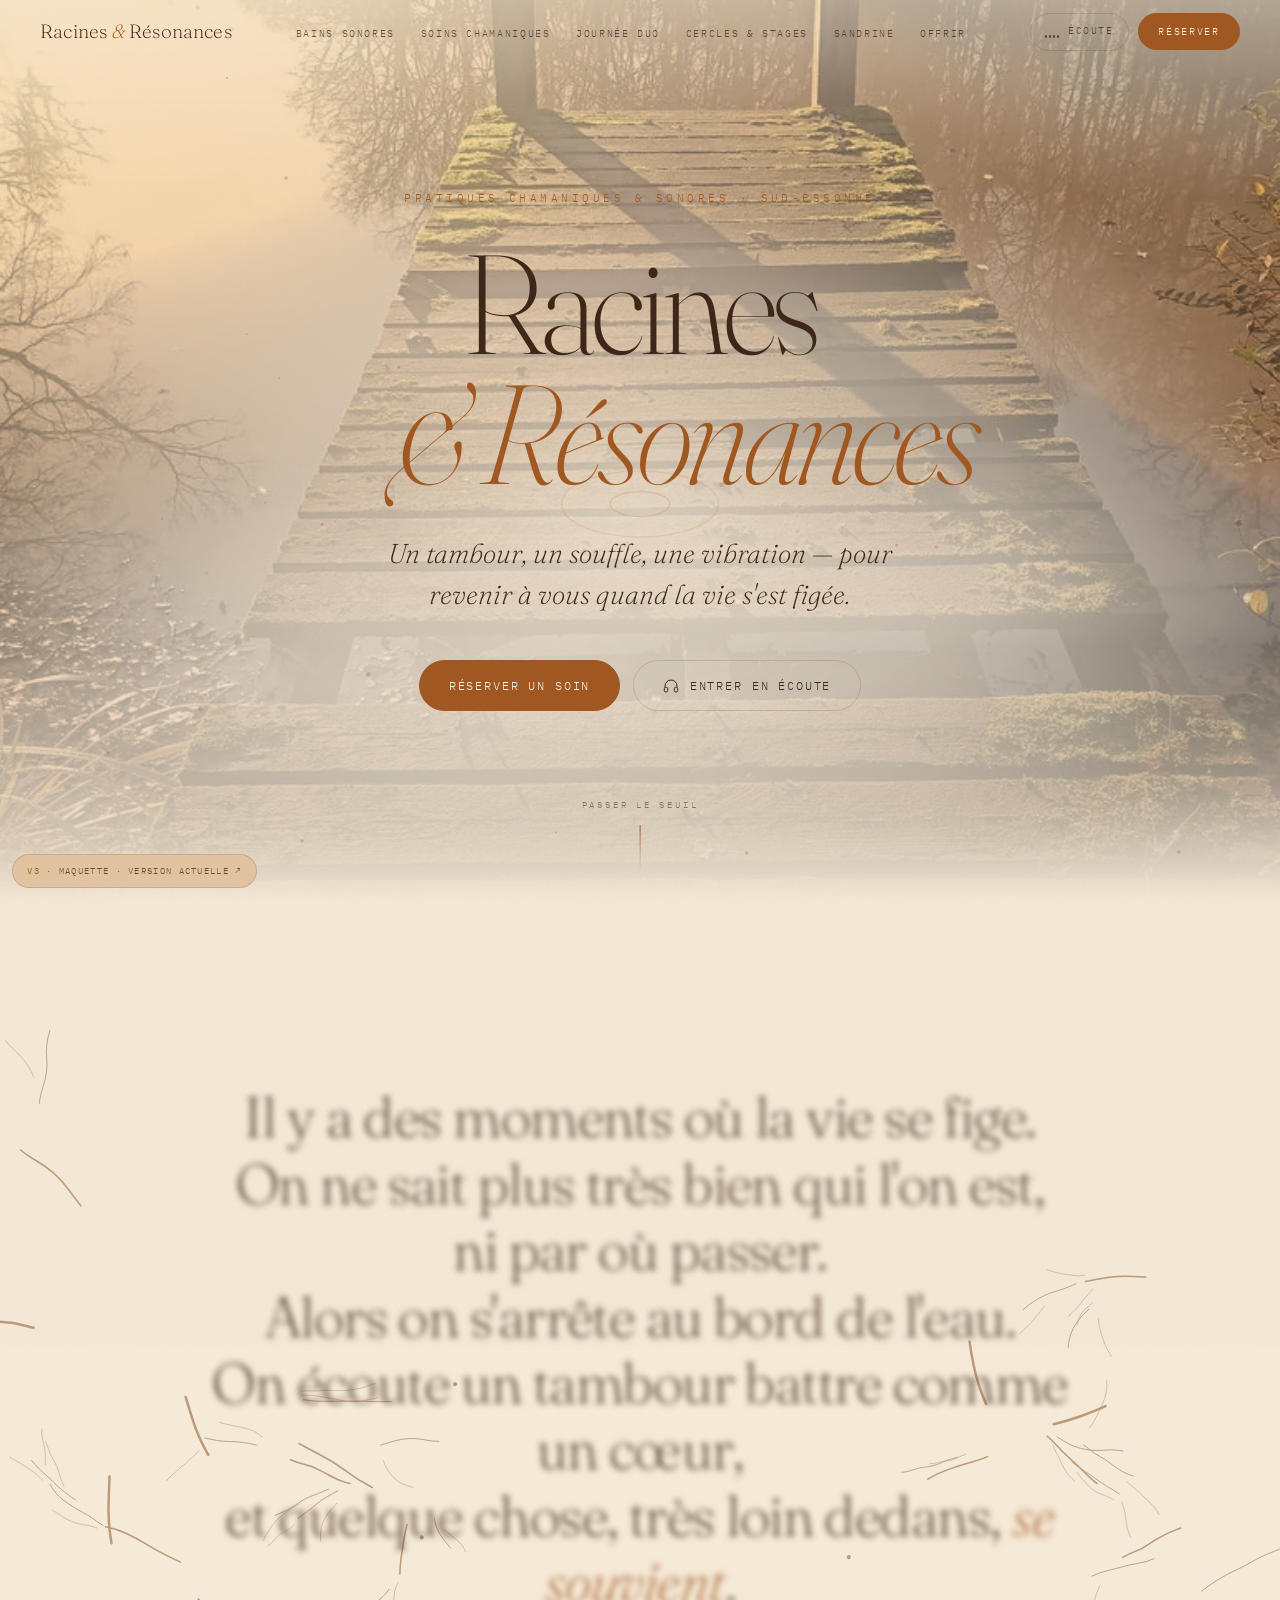
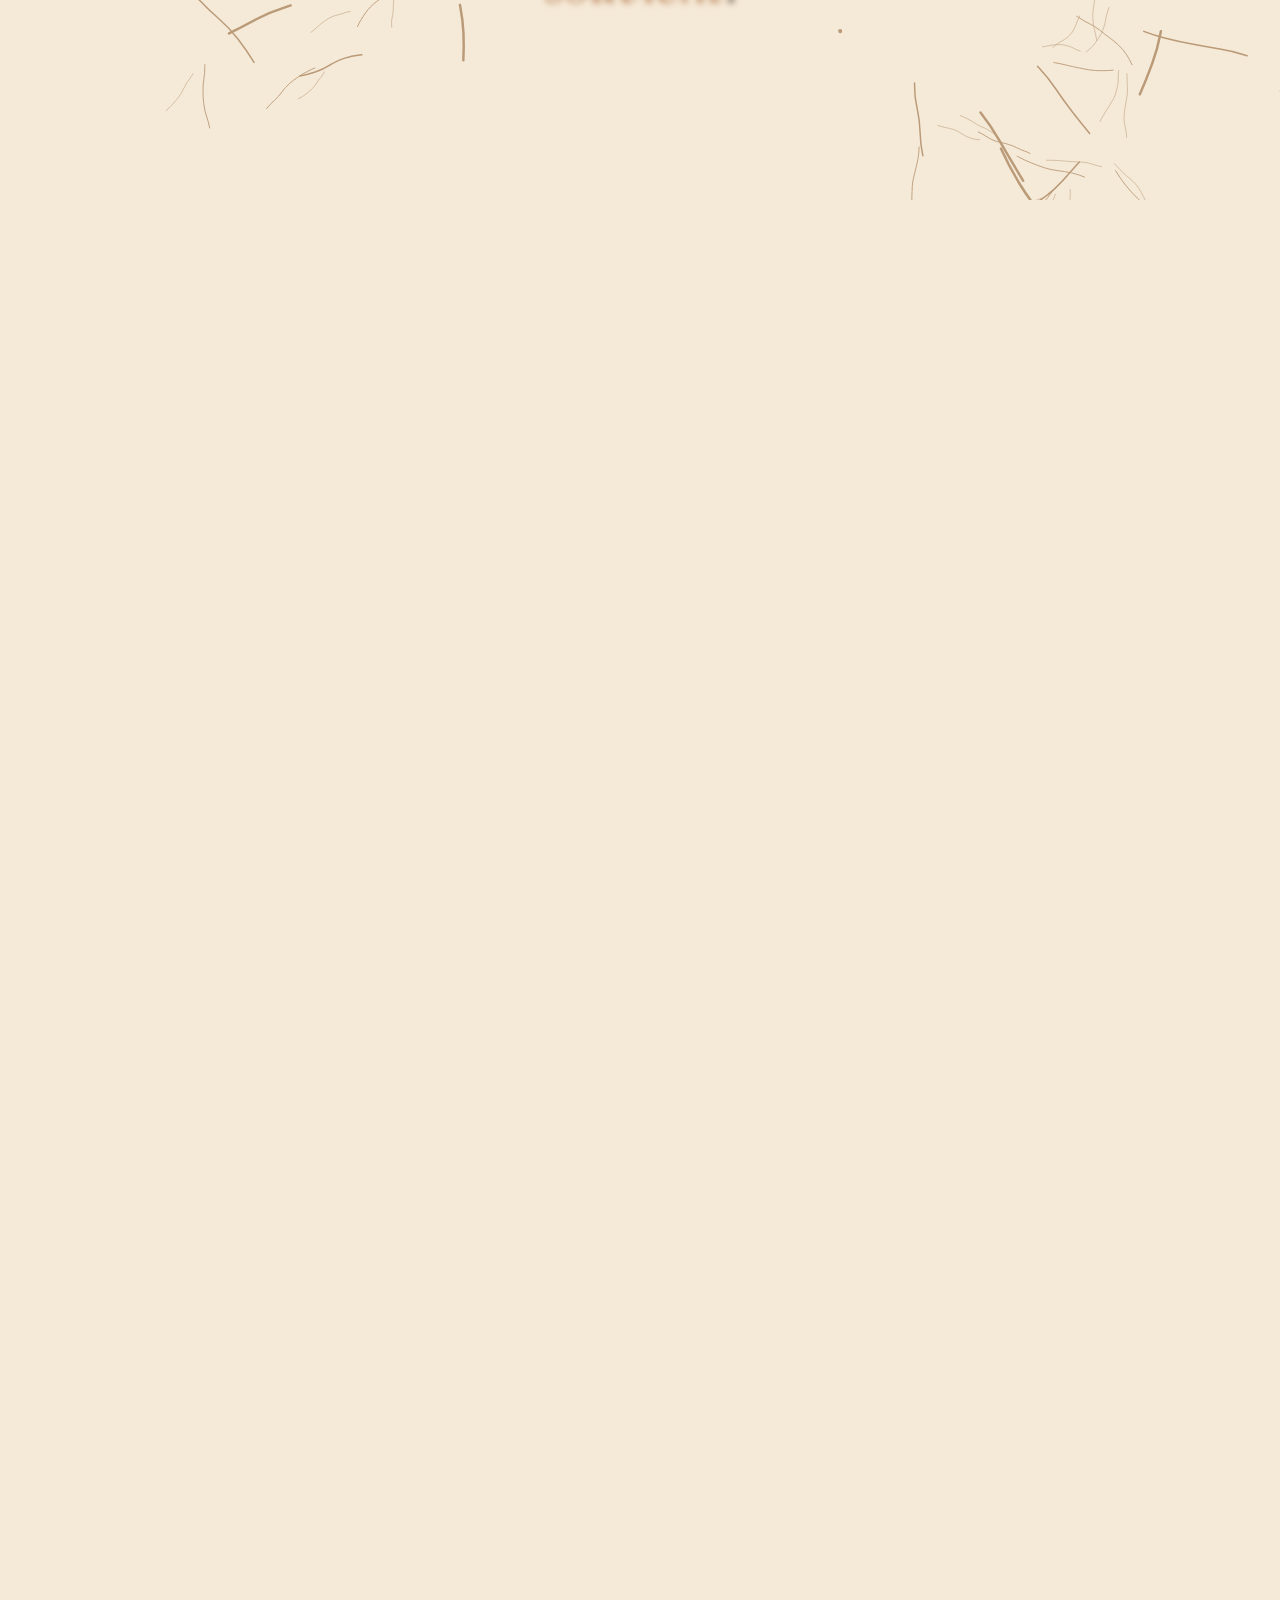
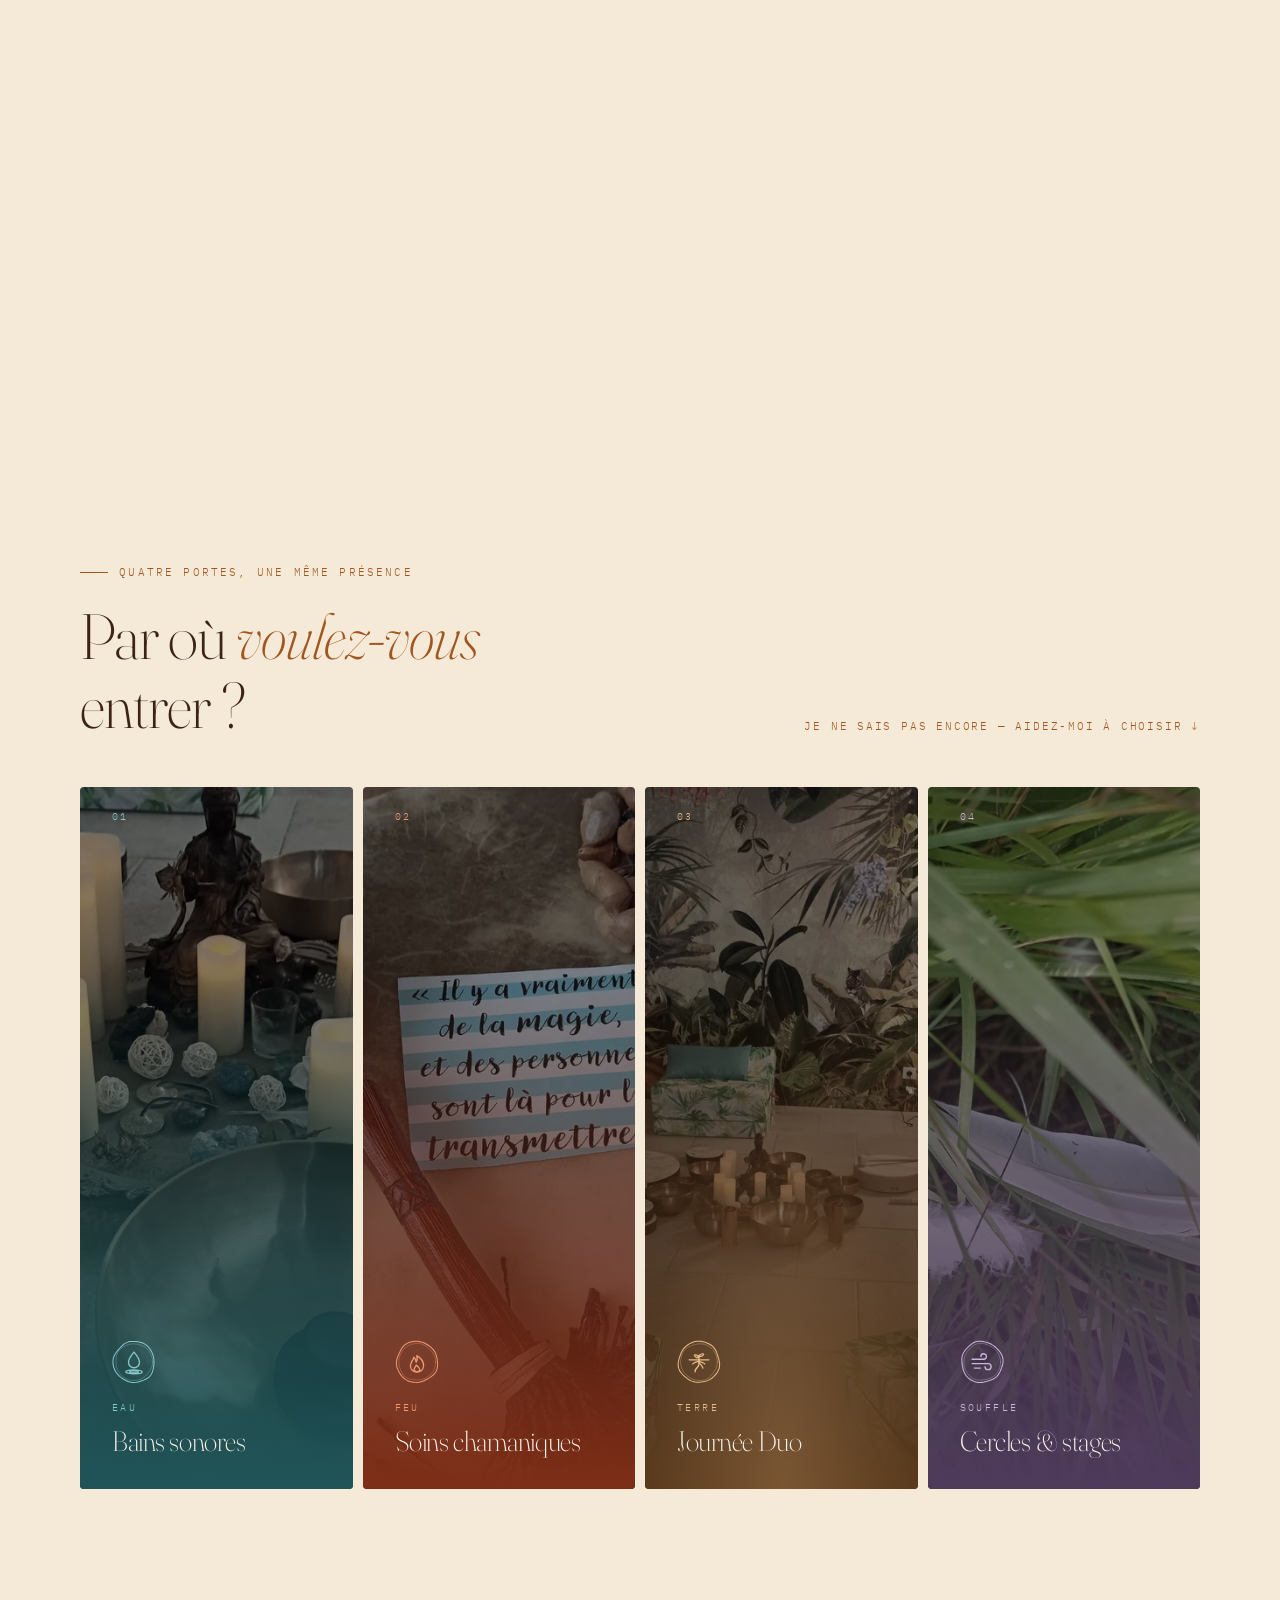
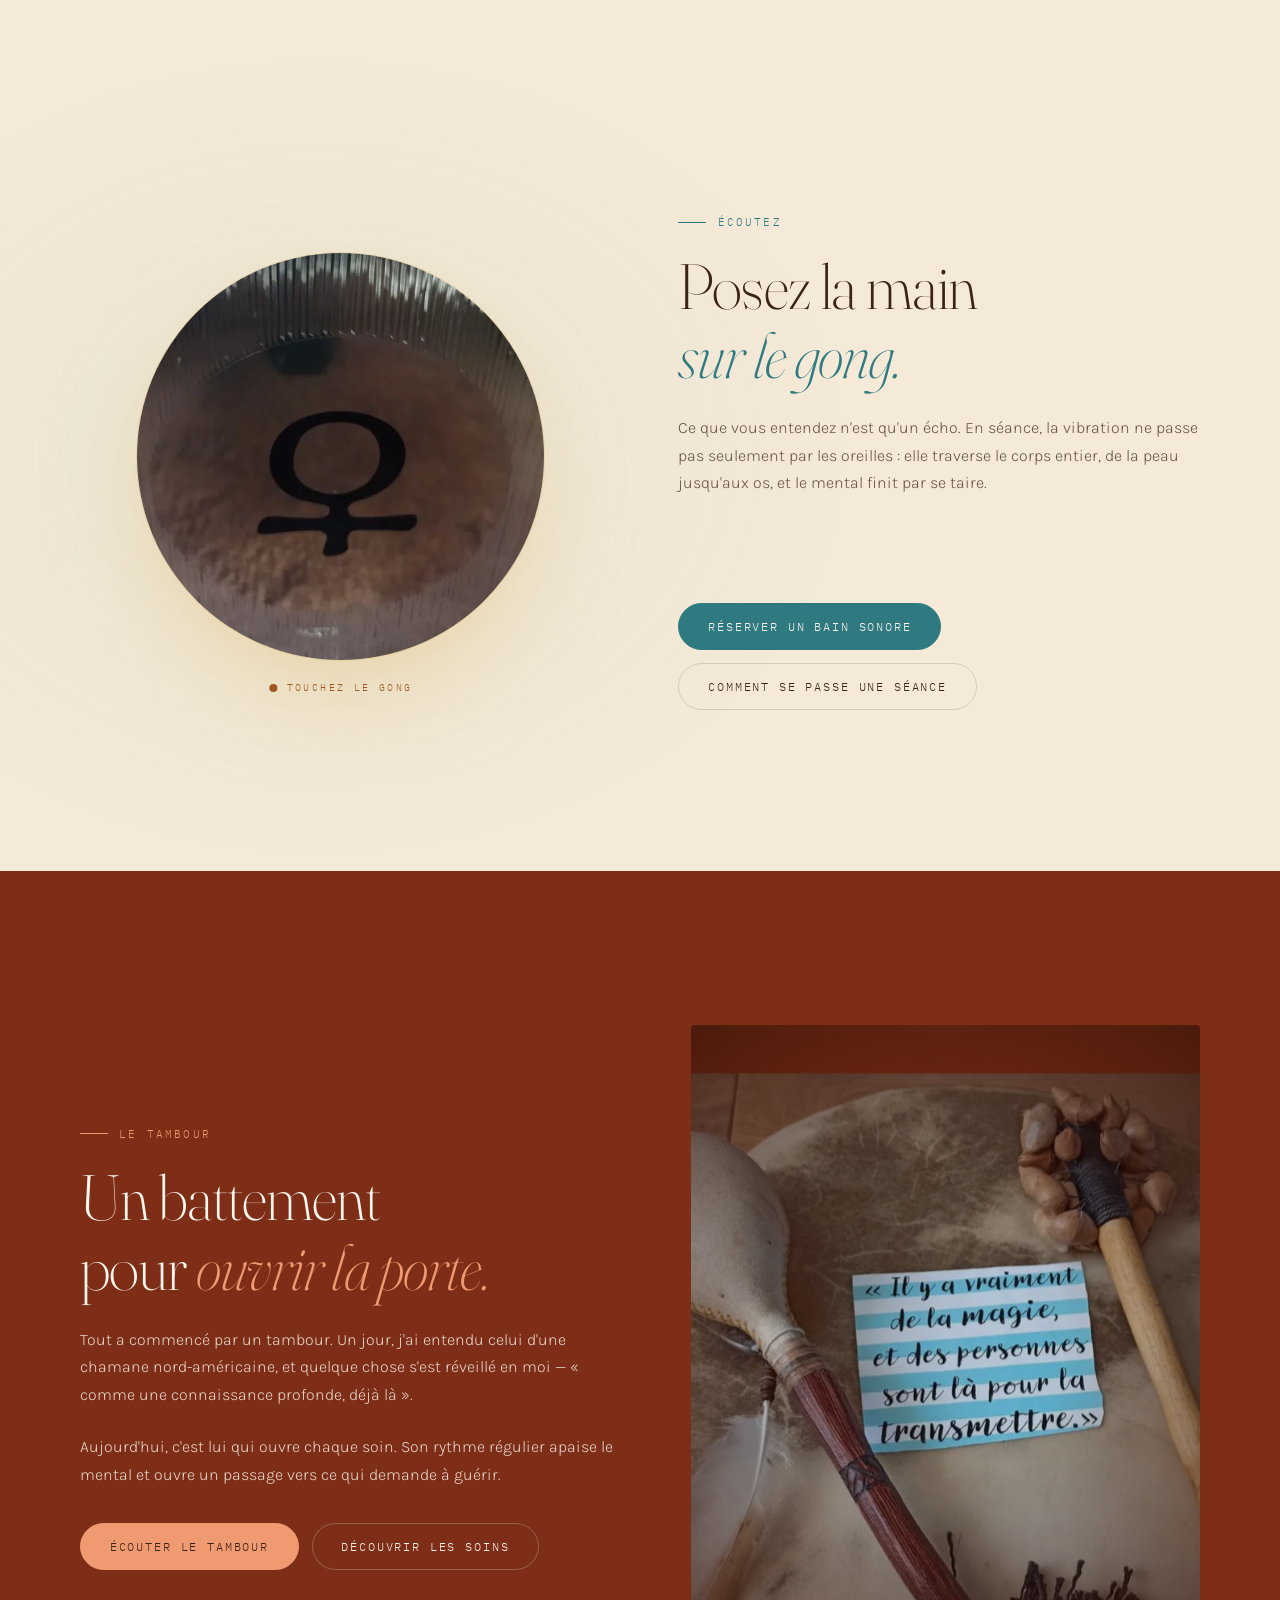
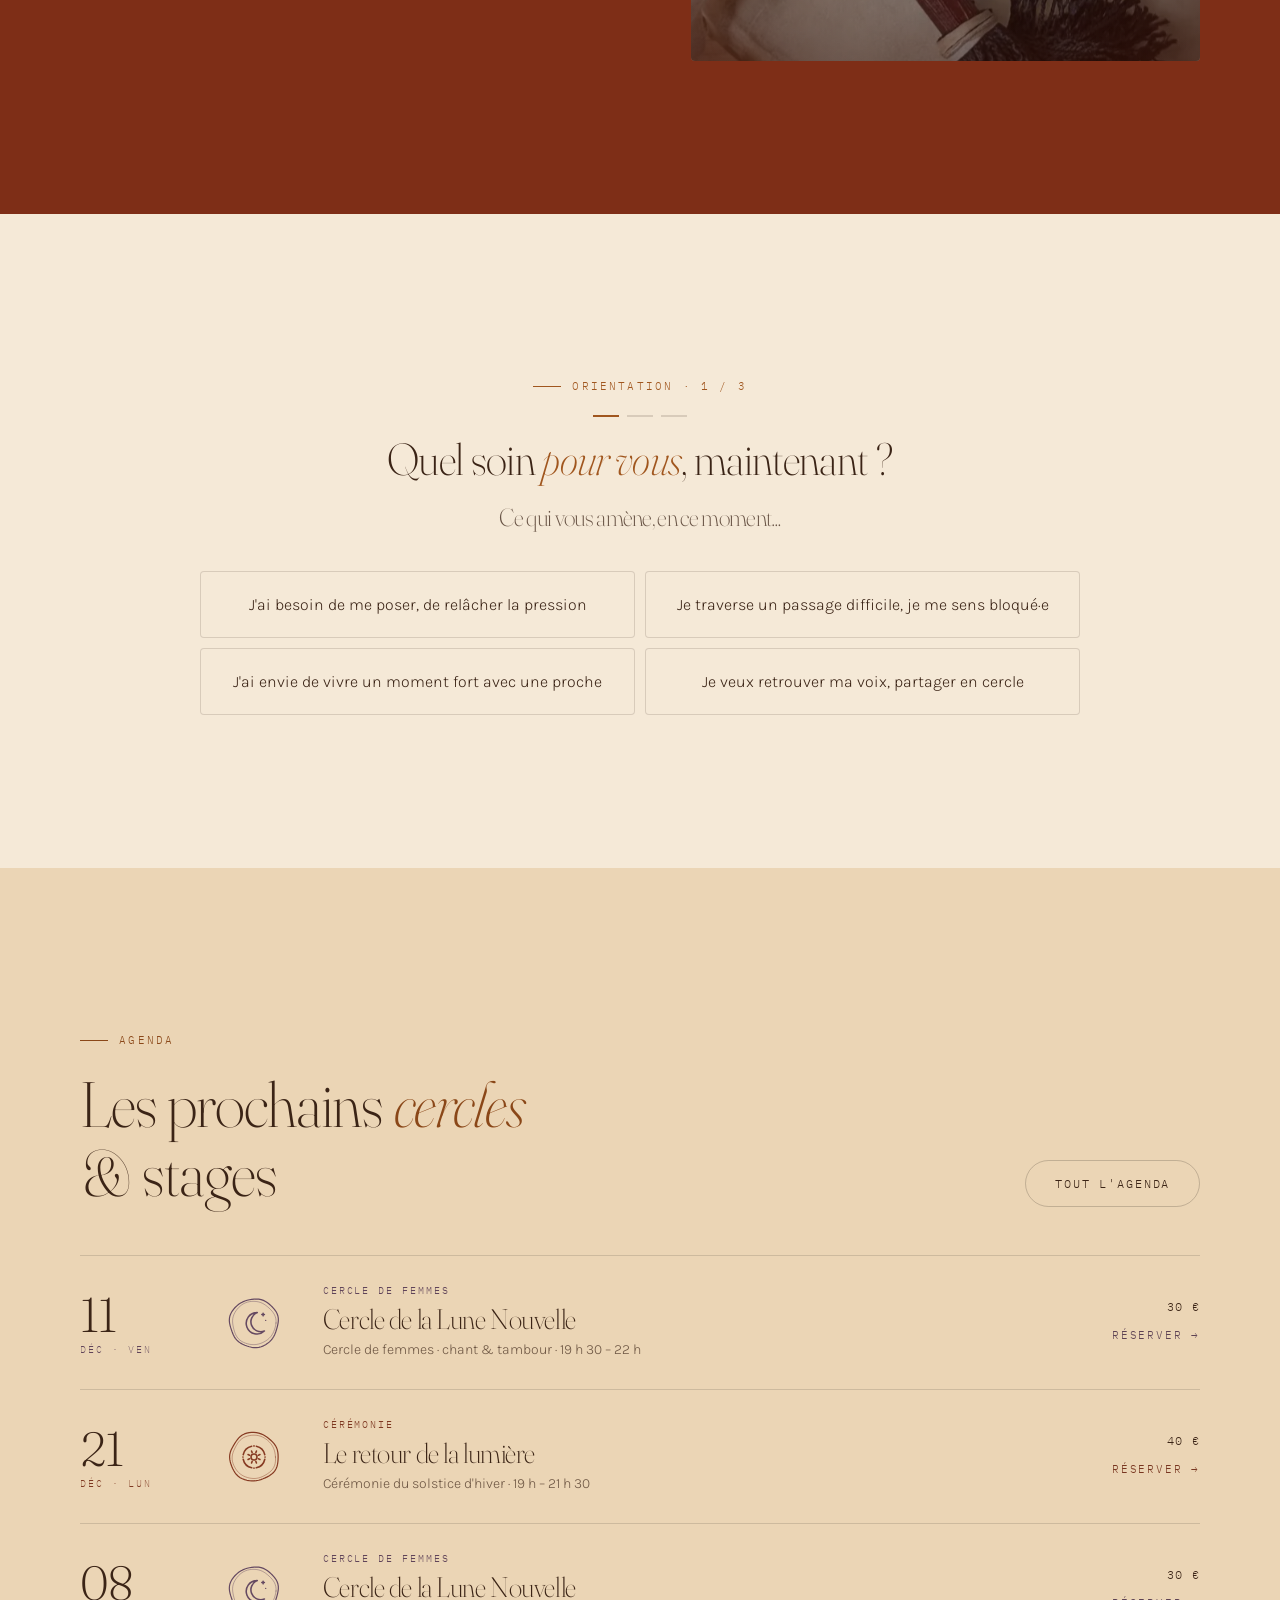
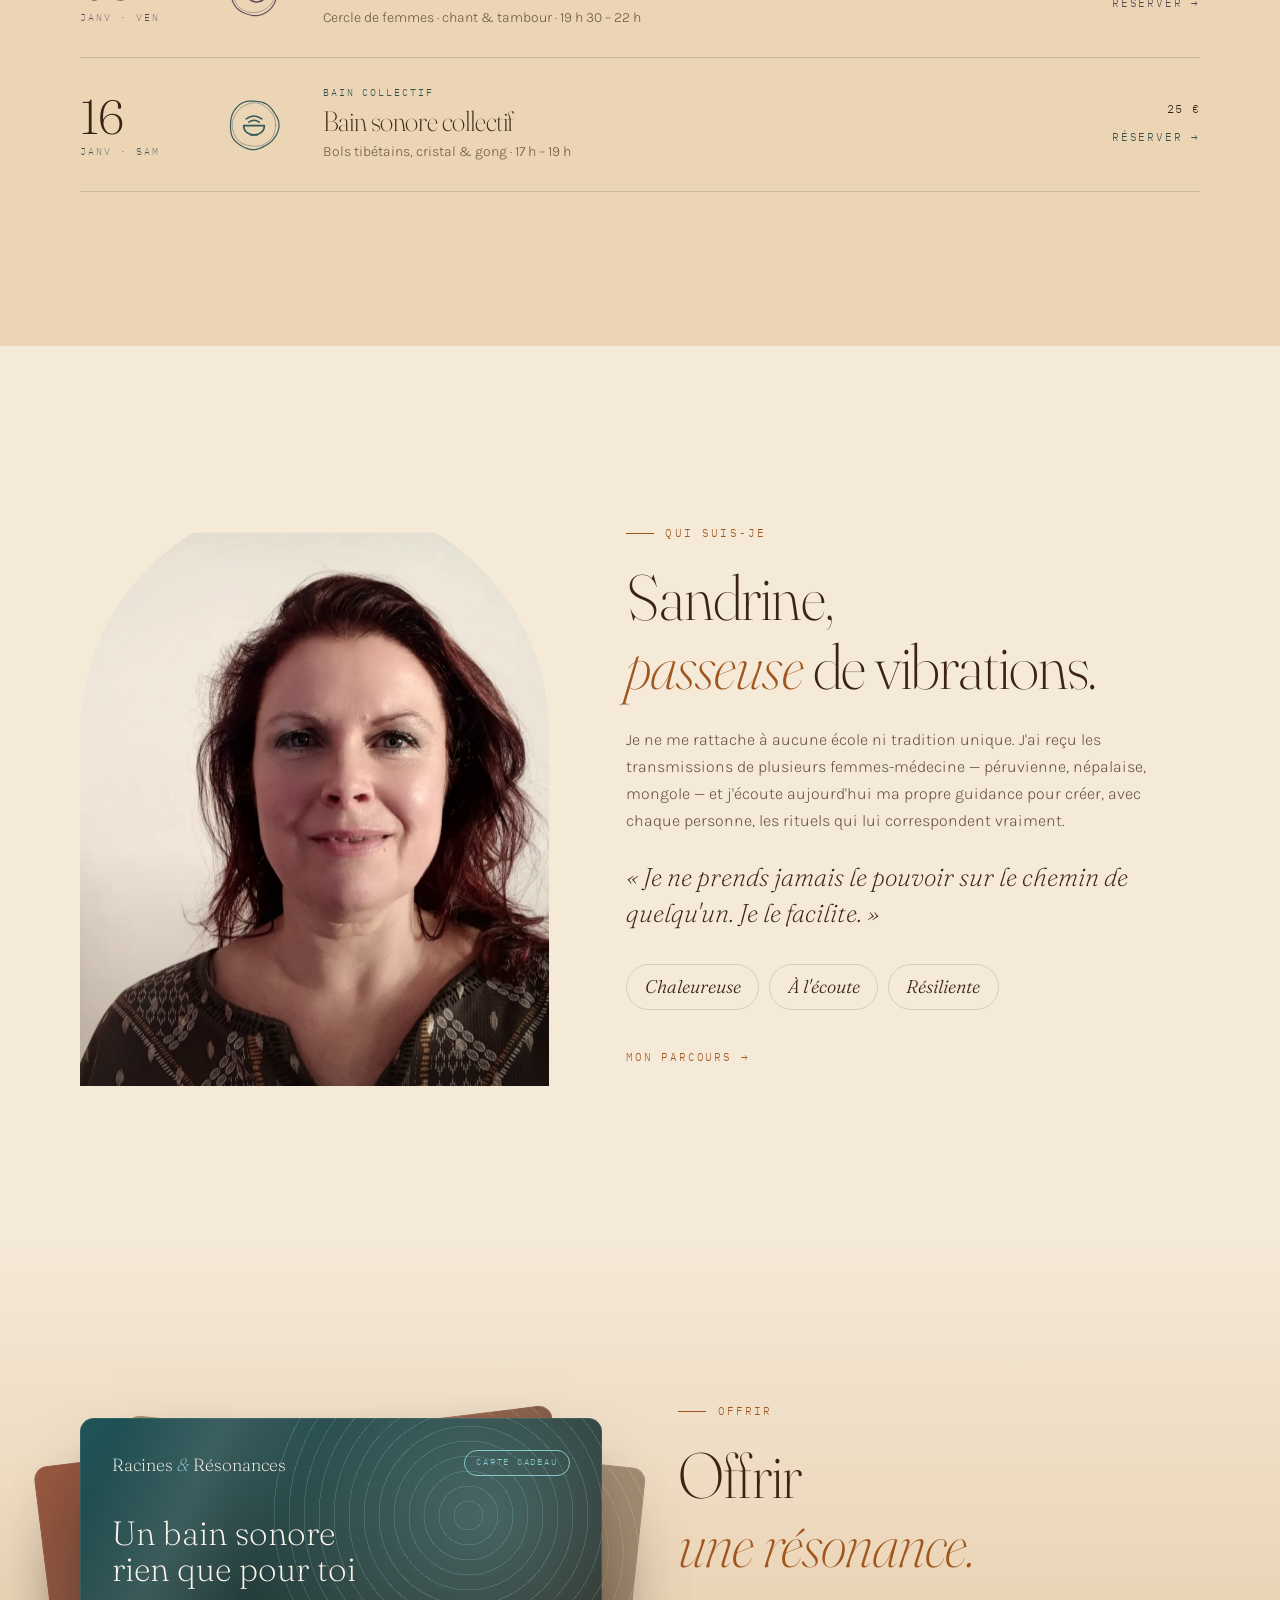
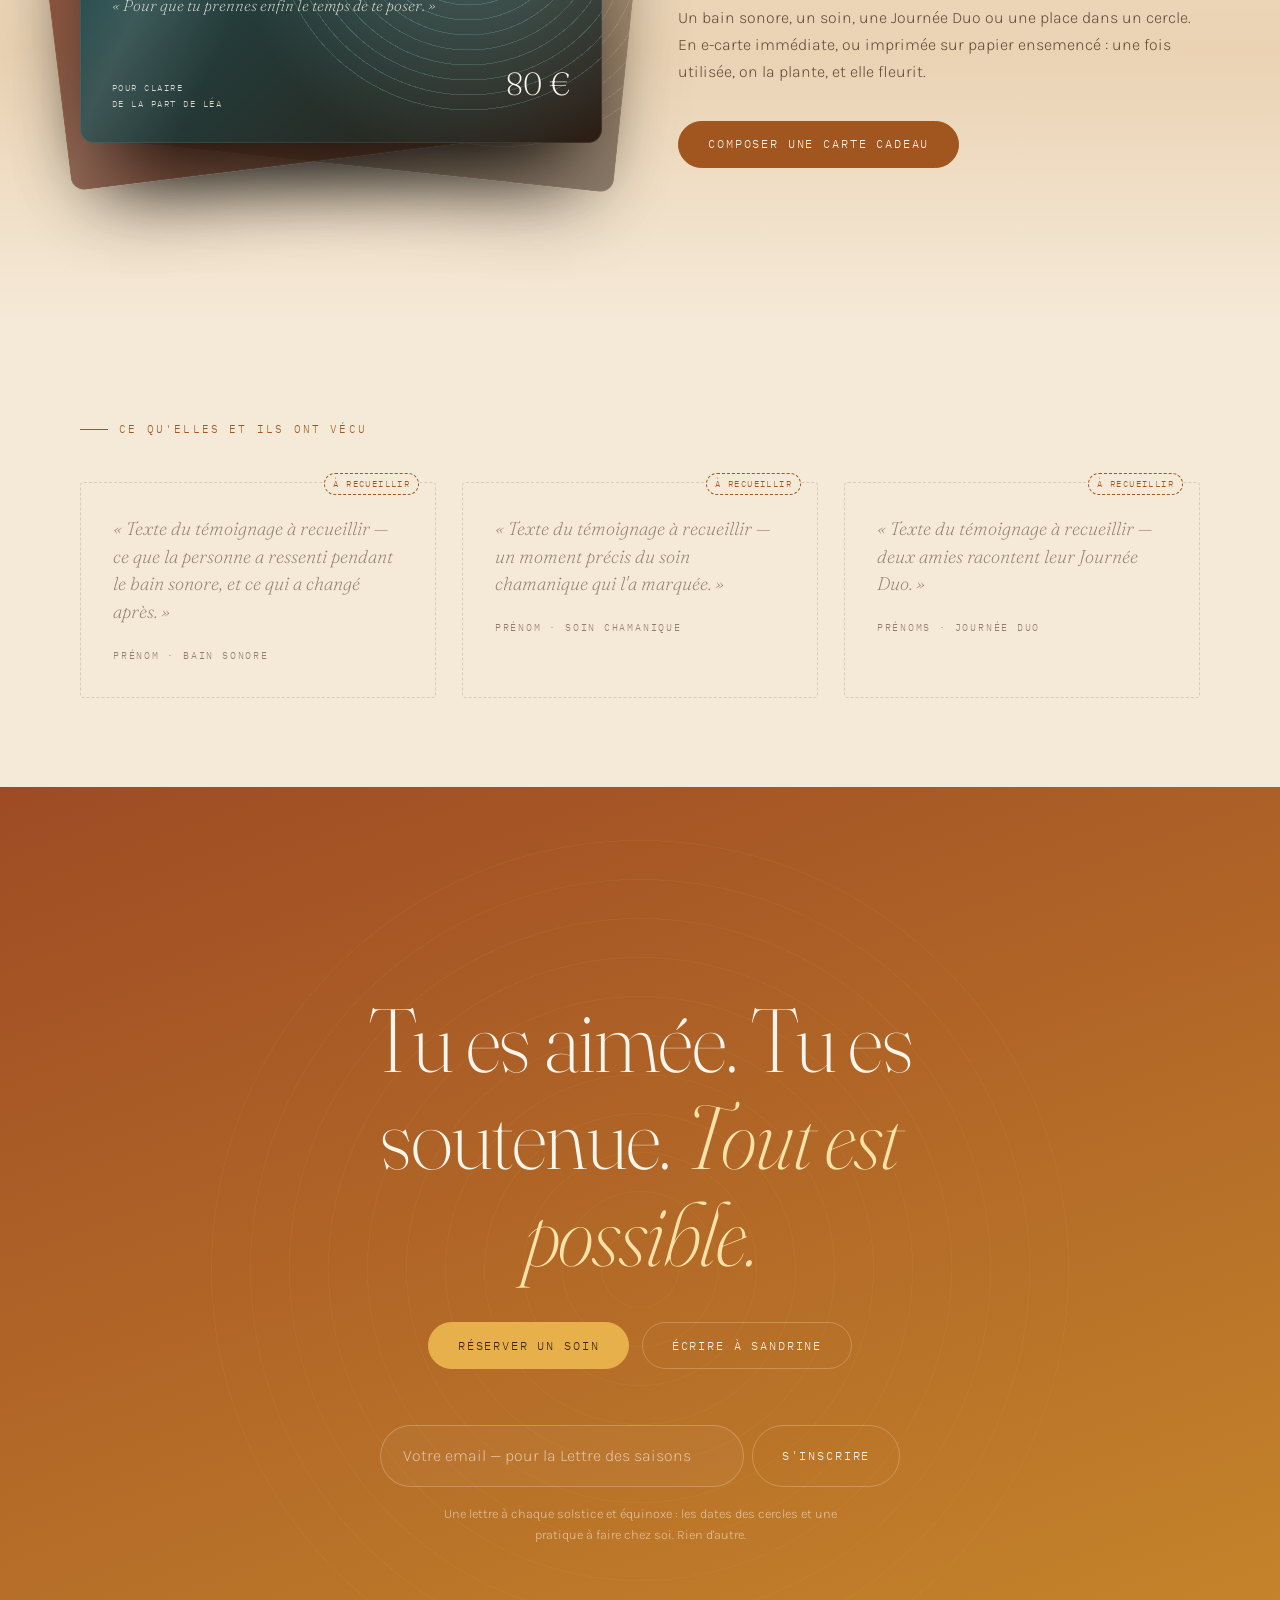
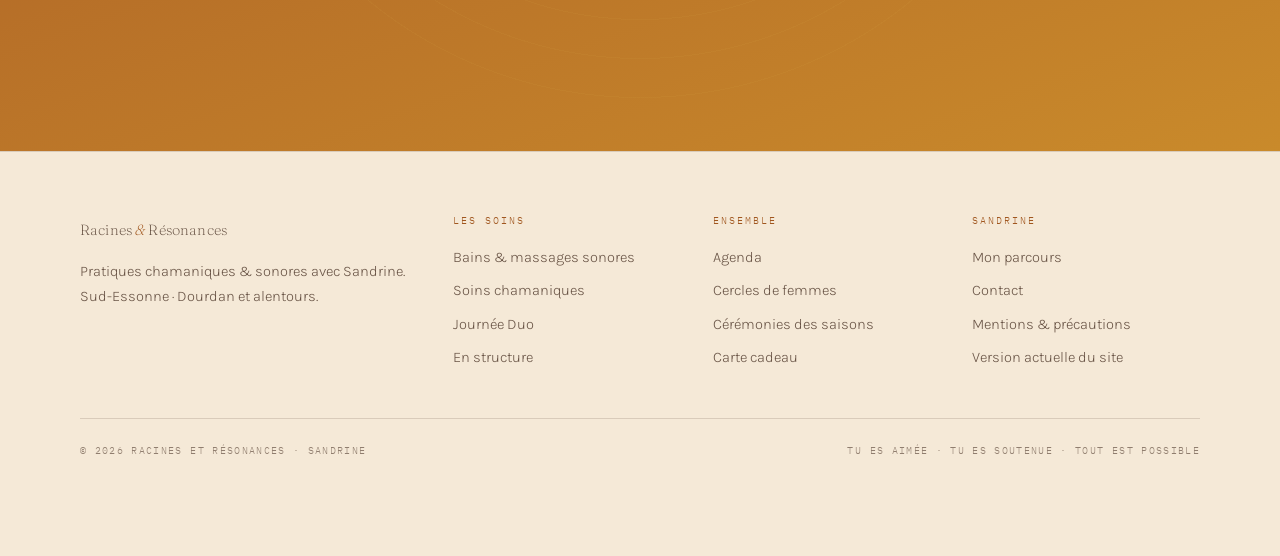
==== v3/index.html @ 19f14bce "Ajoute la v3 : la v2 en palette « Ocres & argile » - Nouveau dossier v3/ (copie de la v2), la v1 et " ====
<!DOCTYPE html>
<html lang="fr">
<head>
<meta charset="UTF-8">
<meta name="viewport" content="width=device-width, initial-scale=1.0, viewport-fit=cover">
<title>Racines & Résonances — Sandrine · Soins sonores & chamaniques</title>
<meta name="description" content="Bains sonores, soins chamaniques, Journée Duo, cercles de femmes et stages avec Sandrine, en Sud-Essonne près de Dourdan.">
<meta name="robots" content="noindex">
<meta name="theme-color" content="#F5E9D7">
<meta property="og:title" content="Racines & Résonances">
<meta property="og:description" content="Un tambour, un souffle, une vibration — pour revenir à vous.">
<meta property="og:image" content="media/ponton.webp">
<link rel="preconnect" href="https://fonts.googleapis.com">
<link rel="preconnect" href="https://fonts.gstatic.com" crossorigin>
<link href="https://fonts.googleapis.com/css2?family=Fraunces:ital,opsz,wght@0,9..144,200;0,9..144,300;0,9..144,400;1,9..144,200;1,9..144,300&family=Karla:wght@300;400&family=IBM+Plex+Mono:wght@300;400&display=swap" rel="stylesheet">
<link rel="preload" as="image" href="media/ponton.webp">
<link rel="stylesheet" href="assets/style.css">
</head>
<body>
<a class="skip" href="#contenu">Aller au contenu</a>

<!-- ── NAVIGATION ─────────────────────────────────────────── -->
<header class="nav" id="nav">
  <a class="logo" href="#/">Racines <i>&amp;</i> Résonances</a>
  <ul class="nav-liens">
    <li><a href="#/soins-sonores">Bains sonores</a></li>
    <li><a href="#/soins-chamaniques">Soins chamaniques</a></li>
    <li><a href="#/journee-duo">Journée Duo</a></li>
    <li><a href="#/stages">Cercles & stages</a></li>
    <li><a href="#/qui">Sandrine</a></li>
    <li><a href="#/carte-cadeau">Offrir</a></li>
  </ul>
  <div class="nav-actions">
    <button class="son" id="btn-son" aria-pressed="false" title="Activer l'ambiance sonore">
      <span class="barres" aria-hidden="true"><i></i><i></i><i></i><i></i></span>
      <span class="txt">Écoute</span><span class="sr">Ambiance sonore</span>
    </button>
    <button class="btn btn-sm btn-resa" data-resa>Réserver</button>
    <button class="burger" id="burger" aria-expanded="false" aria-controls="menu"><span></span><span></span><span class="sr">Menu</span></button>
  </div>
</header>

<nav class="menu" id="menu" aria-label="Menu principal">
  <a href="#/soins-sonores"><small>01 · Eau</small>Bains sonores</a>
  <a href="#/soins-chamaniques"><small>02 · Feu</small>Soins chamaniques</a>
  <a href="#/journee-duo"><small>03 · Terre</small>Journée Duo</a>
  <a href="#/stages"><small>04 · Souffle</small>Cercles & stages</a>
  <a href="#/qui"><small>✦</small>Qui suis-je</a>
  <a href="#/carte-cadeau"><small>✦</small>Offrir</a>
  <a href="#/contact"><small>✦</small>Contact</a>
  <div class="menu-pied">
    <button class="btn" data-resa>Réserver un soin</button>
  </div>
</nav>

<main id="contenu" tabindex="-1"></main>

<!-- ── PIED DE PAGE ───────────────────────────────────────── -->
<footer class="pied">
  <div class="wrap">
    <div class="pied-grille">
      <div>
        <a class="logo" href="#/">Racines <i>&amp;</i> Résonances</a>
        <p style="margin-top:1rem;font-size:.92rem">Pratiques chamaniques & sonores avec Sandrine.<br>Sud-Essonne · Dourdan et alentours.</p>
      </div>
      <div><h4>Les soins</h4><ul>
        <li><a href="#/soins-sonores">Bains & massages sonores</a></li>
        <li><a href="#/soins-chamaniques">Soins chamaniques</a></li>
        <li><a href="#/journee-duo">Journée Duo</a></li>
        <li><a href="#/contact/structure">En structure</a></li></ul></div>
      <div><h4>Ensemble</h4><ul>
        <li><a href="#/stages">Agenda</a></li>
        <li><a href="#/stages">Cercles de femmes</a></li>
        <li><a href="#/stages">Cérémonies des saisons</a></li>
        <li><a href="#/carte-cadeau">Carte cadeau</a></li></ul></div>
      <div><h4>Sandrine</h4><ul>
        <li><a href="#/qui">Mon parcours</a></li>
        <li><a href="#/contact">Contact</a></li>
        <li><a href="#/mentions">Mentions & précautions</a></li>
        <li><a href="../">Version actuelle du site</a></li></ul></div>
    </div>
    <div class="bas"><span>© 2026 Racines et Résonances · Sandrine</span><span>Tu es aimée · tu es soutenue · tout est possible</span></div>
  </div>
</footer>

<!-- barre d'action mobile -->
<div class="barre-mobile" id="barre-mobile">
  <button class="btn" data-resa>Réserver</button>
  <a class="btn btn-ghost" href="#/carte-cadeau">Offrir</a>
</div>

<!-- tiroir de réservation -->
<div class="voile" id="voile"></div>
<aside class="tiroir" id="tiroir" role="dialog" aria-modal="true" aria-labelledby="t-titre" aria-hidden="true">
  <div class="t-tete"><span class="mono" id="t-titre">Réserver</span><button class="t-fermer" id="t-fermer" aria-label="Fermer">×</button></div>
  <div class="t-prog" id="t-prog"></div>
  <div class="t-corps" id="t-corps"></div>
  <div class="t-pied" id="t-pied"></div>
</aside>

<!-- ══════════════════════════════════════════════════════════
     ACCUEIL (gabarit)
══════════════════════════════════════════════════════════ -->
<template id="tpl-accueil">

  <!-- HÉROS : le seuil, la brume, le champ de résonance -->
  <section class="heros" data-onde>
    <div class="heros-img" aria-hidden="true"></div>
    <div class="brume" aria-hidden="true"></div>
    <canvas id="champ" aria-hidden="true"></canvas>
    <div class="heros-contenu">
      <p class="sur rv">Pratiques chamaniques & sonores · Sud-Essonne</p>
      <h1 class="mots" data-mots>Racines <span class="l2">& Résonances</span></h1>
      <p class="accroche rv" data-d="3">Un tambour, un souffle, une vibration — pour revenir à vous quand la vie s'est figée.</p>
      <div class="heros-ctas rv" data-d="4">
        <button class="btn" data-resa>Réserver un soin</button>
        <button class="btn btn-ghost" data-son-entree>
          <svg width="16" height="16" viewBox="0 0 24 24" fill="none" stroke="currentColor" stroke-width="1.5" aria-hidden="true"><path d="M3 14v-2a9 9 0 0 1 18 0v2"/><rect x="2" y="14" width="5" height="7" rx="2"/><rect x="17" y="14" width="5" height="7" rx="2"/></svg>
          Entrer en écoute
        </button>
      </div>
    </div>
    <a class="defiler" href="#/" data-scroll="seuil"><span>Passer le seuil</span><i></i></a>
  </section>

  <!-- LE SEUIL : manifeste qui s'éclaire au défilement, racines qui poussent -->
  <section class="seuil" id="seuil">
    <div class="seuil-scene">
      <svg class="seuil-racines" id="racines" preserveAspectRatio="xMidYMin slice" aria-hidden="true"></svg>
      <div class="seuil-texte">
        <p>
          <span class="ligne">Il y a des moments où la vie se fige.</span>
          <span class="ligne">On ne sait plus très bien qui l'on est,</span>
          <span class="ligne">ni par où passer.</span>
          <span class="ligne">Alors on s'arrête au bord de l'eau.</span>
          <span class="ligne">On écoute un tambour battre comme un cœur,</span>
          <span class="ligne">et quelque chose, très loin dedans, <em>se souvient</em>.</span>
        </p>
      </div>
    </div>
  </section>

  <!-- LES QUATRE PORTES -->
  <section class="sect" id="portes">
    <div class="wrap">
      <div class="portes-tete">
        <div>
          <span class="lbl rv">Quatre portes, une même présence</span>
          <h2 class="rv" data-d="1">Par où <em>voulez-vous</em><br>entrer ?</h2>
        </div>
        <button class="lien rv" data-d="2" data-scroll="orientation">Je ne sais pas encore — aidez-moi à choisir ↓</button>
      </div>
      <div class="portes rv" data-d="2">
        <a class="porte" data-el="eau" href="#/soins-sonores">
          <div class="fond" style="background-image:url(media/bols-bougies.webp)"></div>
          <div class="motif motif-eau"></div>
          <span class="num">01</span>
          <svg class="ico porte-ico" aria-hidden="true"><use href="assets/icones.svg#eau"/></svg>
          <span class="elnom">Eau</span>
          <h3>Bains sonores</h3>
          <div class="plus"><p>Allongé·e au milieu des bols et des gongs, vous n'avez rien à faire. La vibration fait le chemin.</p><span class="prix">1 h 15 · 80 € — collectif 25 €</span></div>
        </a>
        <a class="porte" data-el="feu" href="#/soins-chamaniques">
          <div class="fond" style="background-image:url(media/tambour-hochet.webp)"></div>
          <div class="motif motif-feu" data-braises></div>
          <span class="num">02</span>
          <svg class="ico porte-ico" aria-hidden="true"><use href="assets/icones.svg#feu"/></svg>
          <span class="elnom">Feu</span>
          <h3>Soins chamaniques</h3>
          <div class="plus"><p>Le tambour ouvre la porte vers ce qui demande à guérir. Chaque soin naît dans l'instant.</p><span class="prix">1 h 15 · 80 €</span></div>
        </a>
        <a class="porte" data-el="terre" href="#/journee-duo">
          <div class="fond" style="background-image:url(media/espace-soin.webp)"></div>
          <div class="motif motif-terre"></div>
          <span class="num">03</span>
          <svg class="ico porte-ico" aria-hidden="true"><use href="assets/icones.svg#terre"/></svg>
          <span class="elnom">Terre</span>
          <h3>Journée Duo</h3>
          <div class="plus"><p>Une journée entière à deux, entre amies, de 10 h à 17 h. Rituels, forêt, tambour et silence.</p><span class="prix">350 € le duo</span></div>
        </a>
        <a class="porte" data-el="air" href="#/stages">
          <div class="fond" style="background-image:url(media/plumes-herbe.webp)"></div>
          <div class="motif motif-air"></div>
          <span class="num">04</span>
          <svg class="ico porte-ico" aria-hidden="true"><use href="assets/icones.svg#souffle"/></svg>
          <span class="elnom">Souffle</span>
          <h3>Cercles & stages</h3>
          <div class="plus"><p>Cercles de femmes à la lune nouvelle, cérémonies des saisons, stages de voix et de voyage au tambour.</p><span class="prix">dès 30 €</span></div>
        </a>
      </div>
    </div>
  </section>

  <!-- ÉCOUTER : le gong qu'on touche -->
  <section class="sect" data-el="eau" style="background:radial-gradient(ellipse 60% 70% at 25% 50%,rgba(91,183,198,.08),transparent 70%)">
    <div class="wrap ecoute">
      <div class="gong-zone rv">
        <button class="gong" id="gong" aria-label="Faire sonner le gong">
          <img src="media/gong-venus.webp" alt="Gong planétaire orné du symbole de Vénus" width="568" height="568" loading="lazy">
        </button>
        <span class="gong-invite">Touchez le gong</span>
      </div>
      <div>
        <span class="lbl rv">Écoutez</span>
        <h2 class="rv" data-d="1">Posez la main<br><em>sur le gong.</em></h2>
        <p class="rv" data-d="2" style="margin:1.6rem 0">Ce que vous entendez n'est qu'un écho. En séance, la vibration ne passe pas seulement par les oreilles : elle traverse le corps entier, de la peau jusqu'aux os, et le mental finit par se taire.</p>
        <p class="rv" data-d="2" style="margin-bottom:2.2rem;font-size:.85rem;color:var(--lin-3)">Montez le son. L'écho est recréé dans votre navigateur ; en séance, ce sont les vrais bols, cristaux et gongs.</p>
        <div class="rv" data-d="3" style="display:flex;gap:.8rem;flex-wrap:wrap">
          <button class="btn btn-el" data-resa="bain-individuel">Réserver un bain sonore</button>
          <a class="btn btn-ghost" href="#/soins-sonores">Comment se passe une séance</a>
        </div>
      </div>
    </div>
  </section>

  <!-- LE TAMBOUR : battement -->
  <section class="sect tambour-sect au-repos" data-el="feu" id="tambour">
    <div class="wrap tambour-grille">
      <div>
        <span class="lbl rv">Le tambour</span>
        <h2 class="rv" data-d="1">Un battement<br>pour <em>ouvrir la porte.</em></h2>
        <p class="rv" data-d="2" style="margin:1.6rem 0">Tout a commencé par un tambour. Un jour, j'ai entendu celui d'une chamane nord-américaine, et quelque chose s'est réveillé en moi — « comme une connaissance profonde, déjà là ».</p>
        <p class="rv" data-d="2" style="margin-bottom:2.2rem">Aujourd'hui, c'est lui qui ouvre chaque soin. Son rythme régulier apaise le mental et ouvre un passage vers ce qui demande à guérir.</p>
        <div class="rv" data-d="3" style="display:flex;gap:.8rem;flex-wrap:wrap">
          <button class="btn btn-el" id="btn-tambour" aria-pressed="false">Écouter le tambour</button>
          <a class="btn btn-ghost" href="#/soins-chamaniques">Découvrir les soins</a>
        </div>
      </div>
      <div class="tambour-visuel rv" data-d="1">
        <img src="media/tambour-hochet.webp" alt="Tambour chamanique, hochet et plume" data-px="-.08" loading="lazy">
        <span class="battement"></span><span class="battement b2"></span>
      </div>
    </div>
  </section>

  <!-- ORIENTATION -->
  <section class="sect" id="orientation">
    <div class="wrap">
      <div class="quiz" id="quiz"></div>
    </div>
  </section>

  <!-- AGENDA -->
  <section class="sect clair">
    <div class="wrap">
      <div class="portes-tete">
        <div><span class="lbl rv">Agenda</span><h2 class="rv" data-d="1">Les prochains <em style="color:var(--or-sombre)">cercles</em><br>& stages</h2></div>
        <a class="btn btn-ghost rv" href="#/stages">Tout l'agenda</a>
      </div>
      <div class="agenda rv" data-d="2" id="agenda-accueil"></div>
    </div>
  </section>

  <!-- SANDRINE -->
  <section class="sect">
    <div class="wrap sandrine">
      <div class="portrait rv"><img src="media/portrait-2.webp" alt="Portrait de Sandrine" loading="lazy" data-px="-.05"></div>
      <div>
        <span class="lbl rv">Qui suis-je</span>
        <h2 class="rv" data-d="1">Sandrine,<br><em>passeuse</em> de vibrations.</h2>
        <p class="rv" data-d="2" style="margin:1.6rem 0">Je ne me rattache à aucune école ni tradition unique. J'ai reçu les transmissions de plusieurs femmes-médecine — péruvienne, népalaise, mongole — et j'écoute aujourd'hui ma propre guidance pour créer, avec chaque personne, les rituels qui lui correspondent vraiment.</p>
        <blockquote class="citation rv" data-d="2" style="font-size:clamp(1.15rem,2vw,1.6rem)">« Je ne prends jamais le pouvoir sur le chemin de quelqu'un. Je le facilite. »</blockquote>
        <div class="mots-cles rv" data-d="3"><span>Chaleureuse</span><span>À l'écoute</span><span>Résiliente</span></div>
        <a class="lien rv" data-d="3" href="#/qui">Mon parcours →</a>
      </div>
    </div>
  </section>

  <!-- OFFRIR -->
  <section class="sect" style="background:linear-gradient(to bottom,var(--nuit),var(--ecorce) 60%,var(--nuit))">
    <div class="wrap cadeau-teaser">
      <div class="carte-pile rv">
        <div class="carte" data-el="eau" data-tilt>
          <div class="c-haut"><span class="c-logo">Racines <i>&</i> Résonances</span><span class="c-tag">Carte cadeau</span></div>
          <div><div class="c-titre">Un bain sonore<br>rien que pour toi</div><div class="c-msg">« Pour que tu prennes enfin le temps de te poser. »</div></div>
          <div class="c-bas"><span>Pour Claire<br>de la part de Léa</span><b>80 €</b></div>
        </div>
        <div class="carte" data-el="feu"></div>
        <div class="carte" data-el="terre"></div>
      </div>
      <div>
        <span class="lbl rv">Offrir</span>
        <h2 class="rv" data-d="1">Offrir<br><em>une résonance.</em></h2>
        <p class="rv" data-d="2" style="margin:1.6rem 0 2.2rem">Un bain sonore, un soin, une Journée Duo ou une place dans un cercle. En e-carte immédiate, ou imprimée sur papier ensemencé : une fois utilisée, on la plante, et elle fleurit.</p>
        <a class="btn rv" data-d="3" href="#/carte-cadeau">Composer une carte cadeau</a>
      </div>
    </div>
  </section>

  <!-- TÉMOIGNAGES -->
  <section class="sect-sm">
    <div class="wrap">
      <span class="lbl rv">Ce qu'elles et ils ont vécu</span>
      <div class="temoins" id="temoins" style="margin-top:1.5rem"></div>
    </div>
  </section>

  <!-- FINALE -->
  <section class="finale" data-onde>
    <div class="wrap">
      <h2 class="mots" data-mots>Tu es aimée. Tu es soutenue. <em>Tout est possible.</em></h2>
      <div class="rv" style="display:flex;gap:.8rem;justify-content:center;flex-wrap:wrap;position:relative">
        <button class="btn" data-resa>Réserver un soin</button>
        <a class="btn btn-ghost" href="#/contact">Écrire à Sandrine</a>
      </div>
      <form class="lettre rv" data-d="2" data-lettre>
        <label class="sr" for="lettre-email">Votre email</label>
        <input id="lettre-email" type="email" required placeholder="Votre email — pour la Lettre des saisons">
        <button class="btn btn-ghost" type="submit">S'inscrire</button>
      </form>
      <p class="lettre-note rv" data-d="2">Une lettre à chaque solstice et équinoxe : les dates des cercles et une pratique à faire chez soi. Rien d'autre.</p>
    </div>
  </section>
</template>

<script src="assets/data.js"></script>
<script src="assets/app.js"></script>
</body>
</html>
---- v3/assets/style.css ----
/* ═══════════════════════════════════════════════════════════════
   RACINES & RÉSONANCES — v2
   Direction : un voyage nocturne. On passe un seuil, on descend
   dans les racines, on traverse l'eau et le feu, on remonte vers
   la voix. Fond sombre et chaud, or de résonance, quatre éléments.
═══════════════════════════════════════════════════════════════ */

*,*::before,*::after{box-sizing:border-box;margin:0;padding:0}
img{display:block;max-width:100%}
[hidden]{display:none!important}
button{font:inherit;color:inherit;background:none;border:0;cursor:pointer}
input,select,textarea{font:inherit;color:inherit}
a{color:inherit}

:root{
  /* Palette « Ocres & argile » : les pigments de la terre */
  --nuit:#F5E9D7;      /* fond : crème d'argile */
  --humus:#EFDDC4;     /* surfaces */
  --ecorce:#EAD2B3;
  --ecorce-2:#E2C49F;
  --lin:#3B2416;       /* texte : brun d'ombre */
  --lin-2:rgba(59,36,22,.76);
  --lin-3:rgba(59,36,22,.54);
  --trait:rgba(59,36,22,.15);

  --parchemin:#EBD5B5; /* sections claires */
  --parchemin-2:#E2C8A2;
  --encre:#3B2416;
  --encre-2:rgba(59,36,22,.72);

  --or:#A0561E;        /* accent : terre de Sienne */
  --or-sombre:#8A4718;
  --ocre:#E8B04B;      /* accent clair : ocre jaune */
  --sur-bouton:#FFF8EF;

  --eau:#2E7A80;   --eau-n:#1F5458;
  --feu:#B4482A;   --feu-n:#7E2E17;
  --terre:#8A5A2B; --terre-n:#5A3A1C;
  --air:#7E5F8F;   --air-n:#4E3A5C;

  --el:var(--or); --el-n:var(--ecorce);

  --f-titre:'Fraunces',Georgia,serif;
  --f-texte:'Karla',system-ui,sans-serif;
  --f-mono:'IBM Plex Mono',ui-monospace,monospace;

  --ease:cubic-bezier(.22,.8,.24,1);
  --gout:clamp(16px,4vw,40px);
  --nav-h:64px;
}

/* Bandeaux sombres colorés (photos, tambour, phrase finale…) :
   le texte y repasse en clair et les couleurs des éléments s'éclaircissent */
.porte,.carte,#tambour,.finale,.page-heros,.croise a,.galerie figure,.bande{
  --lin:#FBF5EC;--lin-2:rgba(251,245,236,.84);--lin-3:rgba(251,245,236,.6);--trait:rgba(251,245,236,.24);
  --eau:#86C9CC;--feu:#F09A72;--terre:#E7BC88;--air:#CDB6DB;--or:var(--ocre);--sur-bouton:#3B2416;
  color:var(--lin)}
#tambour{background:var(--feu-n)}
.finale{background:linear-gradient(160deg,#9E4B24,#C98A2B)}
.finale h2 em{color:#FFE2A8}
.bande{background:var(--bande,var(--feu-n))}


[data-el="eau"]{--el:var(--eau);--el-n:var(--eau-n)}
[data-el="feu"]{--el:var(--feu);--el-n:var(--feu-n)}
[data-el="terre"]{--el:var(--terre);--el-n:var(--terre-n)}
[data-el="air"]{--el:var(--air);--el-n:var(--air-n)}

html{scroll-behavior:smooth;-webkit-text-size-adjust:100%}
body{background:var(--nuit);color:var(--lin);font-family:var(--f-texte);font-weight:300;font-size:clamp(1rem,1.1vw,1.07rem);line-height:1.7;overflow-x:hidden;-webkit-font-smoothing:antialiased}
body.lock{overflow:hidden}
::selection{background:var(--ocre);color:var(--encre)}

/* grain argentique sur tout le site */
body::after{content:"";position:fixed;inset:-50%;z-index:900;pointer-events:none;opacity:.045;
  background-image:url("data:image/svg+xml,%3Csvg xmlns='http://www.w3.org/2000/svg' width='160' height='160'%3E%3Cfilter id='n'%3E%3CfeTurbulence type='fractalNoise' baseFrequency='.9' numOctaves='2' stitchTiles='stitch'/%3E%3C/filter%3E%3Crect width='100%25' height='100%25' filter='url(%23n)'/%3E%3C/svg%3E");
  animation:grain 1.2s steps(6) infinite}
@keyframes grain{0%{transform:translate(0,0)}20%{transform:translate(-3%,2%)}40%{transform:translate(2%,-3%)}60%{transform:translate(-2%,-1%)}80%{transform:translate(3%,3%)}100%{transform:translate(0,0)}}

h1,h2,h3,h4{font-family:var(--f-titre);font-weight:200;line-height:1.08;letter-spacing:-.015em;font-variation-settings:"opsz" 144}
h1{font-size:clamp(2.7rem,8vw,7.4rem)}
h2{font-size:clamp(2rem,5vw,4.2rem)}
h3{font-size:clamp(1.3rem,2.3vw,1.9rem)}
h1 em,h2 em,h3 em{font-style:italic;color:var(--el)}
p{color:var(--lin-2);max-width:62ch}
strong{font-weight:400;color:var(--lin)}

.mono,.lbl{font-family:var(--f-mono);font-size:.68rem;letter-spacing:.2em;text-transform:uppercase;font-weight:300}
.lbl{display:inline-flex;align-items:center;gap:.7rem;color:var(--el);margin-bottom:1.2rem}
.lbl::before{content:"";width:28px;height:1px;background:currentColor}
.citation{font-family:var(--f-titre);font-style:italic;font-weight:200;font-size:clamp(1.3rem,2.6vw,2.2rem);line-height:1.4;color:var(--lin)}
.citation cite{display:block;margin-top:1rem;font-family:var(--f-mono);font-style:normal;font-size:.68rem;letter-spacing:.2em;text-transform:uppercase;color:var(--lin-3)}

.wrap{width:min(1200px,100%);margin:0 auto;padding:0 var(--gout)}
.sect{padding:clamp(5rem,12vw,10rem) 0;position:relative}
.sect-sm{padding:clamp(3.5rem,7vw,6rem) 0}
.clair{background:var(--parchemin);color:var(--encre)}
.clair p{color:var(--encre-2)}
.clair strong{color:var(--encre)}
.clair .lbl{color:var(--or-sombre)}
.clair[data-el] .lbl{color:color-mix(in srgb,var(--el) 55%,var(--encre))}
.clair h2 em,.clair h3 em{color:color-mix(in srgb,var(--el) 60%,var(--encre))}

.skip{position:absolute;left:-999px;top:0;z-index:1000;background:var(--or);color:var(--nuit);padding:.6rem 1rem}
.skip:focus{left:1rem;top:1rem}
:focus-visible{outline:1.5px solid var(--or);outline-offset:3px}
.sr{position:absolute;width:1px;height:1px;overflow:hidden;clip:rect(0 0 0 0);white-space:nowrap}

/* ─── BOUTONS ───────────────────────────────────────────────── */
.btn{--b:var(--or);display:inline-flex;align-items:center;justify-content:center;gap:.7rem;font-family:var(--f-mono);font-size:.72rem;letter-spacing:.16em;text-transform:uppercase;padding:1.05rem 1.8rem;border-radius:999px;border:1px solid var(--b);color:var(--sur-bouton);background:var(--b);text-decoration:none;position:relative;overflow:hidden;transition:transform .35s var(--ease),box-shadow .35s var(--ease),background .3s;line-height:1;white-space:nowrap}
.btn::after{content:"";position:absolute;inset:0;border-radius:inherit;background:radial-gradient(circle at var(--mx,50%) var(--my,50%),rgba(255,255,255,.45),transparent 55%);opacity:0;transition:opacity .3s}
.btn:hover{transform:translateY(-2px);box-shadow:0 14px 40px -12px var(--b)}
.btn:hover::after{opacity:1}
.btn-el{--b:var(--el)}
.btn-ghost{background:transparent;color:var(--lin);border-color:var(--trait)}
.btn-ghost:hover{border-color:var(--lin-2);box-shadow:none}
.clair .btn-ghost{color:var(--encre);border-color:rgba(26,21,16,.2)}
.btn-sm{padding:.75rem 1.2rem;font-size:.65rem}
.btn-block{width:100%}
.btn[disabled]{opacity:.4;pointer-events:none}
.lien{font-family:var(--f-mono);font-size:.7rem;letter-spacing:.16em;text-transform:uppercase;color:var(--el);text-decoration:none;display:inline-flex;gap:.6rem;align-items:center;border-bottom:1px solid transparent;padding-bottom:2px;transition:gap .3s var(--ease),border-color .3s}
.lien:hover{gap:1rem;border-color:currentColor}
.clair .lien{color:color-mix(in srgb,var(--el) 50%,var(--encre))}

/* ─── NAV ───────────────────────────────────────────────────── */
.nav{position:fixed;inset:0 0 auto 0;z-index:500;height:var(--nav-h);display:flex;align-items:center;justify-content:space-between;gap:1rem;padding:0 var(--gout);transition:background .5s,backdrop-filter .5s,border-color .5s;border-bottom:1px solid transparent}
.nav.plein{background:rgba(245,233,215,.9);backdrop-filter:blur(14px) saturate(1.2);-webkit-backdrop-filter:blur(14px);border-color:var(--trait)}
.logo{font-family:var(--f-titre);font-weight:200;font-size:1.2rem;letter-spacing:.01em;text-decoration:none;white-space:nowrap}
.logo i{color:var(--or)}
.nav-liens{display:flex;gap:clamp(1rem,2vw,2rem);list-style:none}
.nav-liens a{font-family:var(--f-mono);font-size:.64rem;letter-spacing:.16em;text-transform:uppercase;text-decoration:none;color:var(--lin-2);transition:color .25s;position:relative;padding:.4rem 0}
.nav-liens a::after{content:"";position:absolute;left:0;right:0;bottom:0;height:1px;background:var(--or);transform:scaleX(0);transition:transform .4s var(--ease)}
.nav-liens a:hover,.nav-liens a[aria-current]{color:var(--lin)}
.nav-liens a[aria-current]::after{transform:scaleX(1)}
.nav-actions{display:flex;align-items:center;gap:.6rem}
.son{display:flex;align-items:center;gap:.55rem;height:38px;padding:0 .9rem;border:1px solid var(--trait);border-radius:999px;font-family:var(--f-mono);font-size:.6rem;letter-spacing:.16em;text-transform:uppercase;color:var(--lin-2);transition:border-color .3s,color .3s}
.son:hover{border-color:var(--lin-3);color:var(--lin)}
.barres{display:flex;gap:2px;align-items:flex-end;height:12px}
.barres i{width:2px;height:3px;background:currentColor;border-radius:2px;transition:height .3s}
.son[aria-pressed="true"]{color:var(--or);border-color:rgba(217,174,74,.5)}
.son[aria-pressed="true"] .barres i{animation:barre 1.1s ease-in-out infinite}
.son[aria-pressed="true"] .barres i:nth-child(2){animation-delay:-.4s}
.son[aria-pressed="true"] .barres i:nth-child(3){animation-delay:-.7s}
.son[aria-pressed="true"] .barres i:nth-child(4){animation-delay:-.2s}
@keyframes barre{0%,100%{height:3px}50%{height:12px}}
.burger{display:none;width:42px;height:42px;border:1px solid var(--trait);border-radius:50%;position:relative}
.burger span{position:absolute;left:12px;right:12px;height:1px;background:var(--lin);transition:transform .4s var(--ease),top .4s var(--ease)}
.burger span:nth-child(1){top:17px}.burger span:nth-child(2){top:24px}
.burger[aria-expanded="true"] span:nth-child(1){top:20px;transform:rotate(45deg)}
.burger[aria-expanded="true"] span:nth-child(2){top:20px;transform:rotate(-45deg)}

.menu{position:fixed;inset:0;z-index:490;background:var(--nuit);display:flex;flex-direction:column;justify-content:center;padding:calc(var(--nav-h) + 2rem) var(--gout) 2rem;clip-path:circle(0 at calc(100% - 40px) 32px);transition:clip-path .8s var(--ease);visibility:hidden}
.menu.ouvert{clip-path:circle(150% at calc(100% - 40px) 32px);visibility:visible}
.menu a{font-family:var(--f-titre);font-weight:200;font-size:clamp(2rem,9vw,3.4rem);line-height:1.25;text-decoration:none;display:block;opacity:0;transform:translateY(20px);transition:opacity .5s,transform .6s var(--ease)}
.menu a small{font-family:var(--f-mono);font-size:.6rem;letter-spacing:.2em;color:var(--or);vertical-align:middle;margin-right:.8rem}
.menu.ouvert a{opacity:1;transform:none}
.menu.ouvert a:nth-child(2){transition-delay:.05s}.menu.ouvert a:nth-child(3){transition-delay:.1s}.menu.ouvert a:nth-child(4){transition-delay:.15s}.menu.ouvert a:nth-child(5){transition-delay:.2s}.menu.ouvert a:nth-child(6){transition-delay:.25s}.menu.ouvert a:nth-child(7){transition-delay:.3s}
.menu .menu-pied{margin-top:2.5rem;display:flex;gap:.8rem;flex-wrap:wrap}

/* barre d'action mobile */
.barre-mobile{display:none;position:fixed;left:12px;right:12px;bottom:12px;z-index:480;gap:8px;padding:8px;border-radius:999px;background:rgba(245,233,215,.92);backdrop-filter:blur(12px);-webkit-backdrop-filter:blur(12px);border:1px solid var(--trait);transform:translateY(140%);transition:transform .6s var(--ease)}
.barre-mobile.vis{transform:none}
.barre-mobile .btn{flex:1;padding:.95rem .8rem}

.ruban{position:fixed;left:12px;bottom:12px;z-index:470;font-family:var(--f-mono);font-size:.58rem;letter-spacing:.14em;text-transform:uppercase;background:var(--ecorce-2);color:var(--lin-2);border:1px solid var(--trait);border-radius:999px;padding:.5rem .9rem;text-decoration:none}
.ruban b{color:var(--or);font-weight:400}

/* ─── APPARITIONS ───────────────────────────────────────────── */
.rv{opacity:0;transform:translateY(34px);filter:blur(6px);transition:opacity 1.1s var(--ease),transform 1.1s var(--ease),filter 1.1s var(--ease)}
.rv.vu{opacity:1;transform:none;filter:none}
.rv[data-d="1"]{transition-delay:.12s}.rv[data-d="2"]{transition-delay:.24s}.rv[data-d="3"]{transition-delay:.36s}.rv[data-d="4"]{transition-delay:.48s}
.mots .m{display:inline-block;opacity:0;transform:translateY(.5em) rotate(2deg);filter:blur(8px);transition:opacity 1s var(--ease),transform 1.2s var(--ease),filter 1s var(--ease)}
.mots.vu .m{opacity:1;transform:none;filter:none}

/* ─── HÉROS ─────────────────────────────────────────────────── */
.heros{position:relative;min-height:100svh;display:grid;place-items:center;overflow:hidden;isolation:isolate}
.heros-img{position:absolute;inset:-6%;z-index:-3;background:url(../media/ponton.webp) center 60%/cover;filter:saturate(.9) brightness(1.06) contrast(.96) sepia(.1);animation:respire 26s ease-in-out infinite alternate;will-change:transform}
@keyframes respire{from{transform:scale(1.02) translateY(0)}to{transform:scale(1.13) translateY(-2%)}}
.heros-img::after{content:"";position:absolute;inset:0;background:linear-gradient(160deg,#E8B04B,#B4482A);mix-blend-mode:multiply;opacity:.55}
.heros::before{content:"";position:absolute;inset:0;z-index:-2;background:radial-gradient(ellipse 52% 46% at 50% 56%,rgba(245,233,215,.8) 0%,rgba(245,233,215,.55) 55%,rgba(245,233,215,.12) 100%),linear-gradient(to bottom,rgba(245,233,215,.55),transparent 22%,transparent 72%,var(--nuit))}
.brume{position:absolute;inset:auto -20% 6% -20%;height:45%;z-index:-1;background:radial-gradient(ellipse at 30% 60%,rgba(255,246,230,.5),transparent 60%),radial-gradient(ellipse at 70% 40%,rgba(255,246,230,.4),transparent 55%);filter:blur(30px);animation:brume 40s linear infinite alternate}
@keyframes brume{from{transform:translateX(-8%)}to{transform:translateX(8%)}}
#champ{position:absolute;inset:0;z-index:-1;width:100%;height:100%}
.heros-contenu{text-align:center;padding:calc(var(--nav-h) + 2rem) var(--gout) 6rem;max-width:1100px}
.heros .sur{max-width:none;font-family:var(--f-mono);font-size:.68rem;letter-spacing:.32em;text-transform:uppercase;color:var(--or);margin-bottom:2rem}
.heros h1{font-size:clamp(3.2rem,11vw,9.5rem);line-height:.92;letter-spacing:-.035em}
.heros h1 .l2{display:block;font-style:italic;color:var(--or);padding-left:.6em}
.heros .accroche{margin:2.2rem auto 2.8rem;font-family:var(--f-titre);font-style:italic;font-weight:200;font-size:clamp(1.15rem,2.2vw,1.7rem);line-height:1.5;color:var(--lin);max-width:34ch}
.heros-ctas{display:flex;gap:.8rem;justify-content:center;flex-wrap:wrap}
.defiler{position:absolute;left:50%;bottom:1.8rem;transform:translateX(-50%);display:flex;flex-direction:column;align-items:center;gap:.8rem;font-family:var(--f-mono);font-size:.58rem;letter-spacing:.3em;text-transform:uppercase;color:var(--lin-3);text-decoration:none}
.defiler i{width:1px;height:46px;background:linear-gradient(var(--or),transparent);animation:goutte 2.4s var(--ease) infinite;transform-origin:top}
@keyframes goutte{0%{transform:scaleY(0)}50%{transform:scaleY(1)}100%{transform:scaleY(1);opacity:0}}

/* ─── LE SEUIL (manifeste) ──────────────────────────────────── */
.seuil{position:relative;height:300vh}
.seuil-scene{position:sticky;top:0;height:100svh;display:grid;place-items:center;overflow:hidden}
.seuil-racines{position:absolute;inset:0;width:100%;height:100%;opacity:.55}
.seuil-racines path{fill:none;stroke:var(--terre);stroke-linecap:round}
.seuil-texte{position:relative;text-align:center;padding:0 var(--gout);max-width:980px}
.seuil-texte p{font-family:var(--f-titre);font-weight:200;font-size:clamp(1.6rem,4.4vw,3.6rem);line-height:1.18;color:var(--lin);max-width:none;margin:0 auto;letter-spacing:-.01em}
.seuil-texte .ligne{display:block;opacity:.08;transition:opacity .5s,filter .5s,transform .8s var(--ease);filter:blur(3px);transform:translateY(10px)}
.seuil-texte .ligne.on{opacity:1;filter:none;transform:none}
.seuil-texte .ligne em{color:var(--or)}

/* ─── LES QUATRE PORTES ─────────────────────────────────────── */
.portes-tete{display:flex;justify-content:space-between;align-items:flex-end;gap:2rem;flex-wrap:wrap;margin-bottom:3rem}
.portes{display:flex;gap:10px;height:min(78vh,720px)}
.porte{flex:1;position:relative;overflow:hidden;border-radius:4px;text-decoration:none;isolation:isolate;transition:flex 1s var(--ease);min-width:0;display:flex;flex-direction:column;justify-content:flex-end;padding:clamp(1.2rem,2.5vw,2.2rem)}
.porte:hover,.porte:focus-visible{flex:2.4}
.porte .fond{position:absolute;inset:0;z-index:-2;background-size:cover;background-position:center;transform:scale(1.08);filter:saturate(.7) brightness(.55);transition:transform 1.4s var(--ease),filter 1s}
.porte:hover .fond{transform:scale(1);filter:saturate(.95) brightness(.68)}
.porte::before{content:"";position:absolute;inset:0;z-index:-1;background:linear-gradient(to top,var(--el-n) 0%,color-mix(in srgb,var(--el-n) 40%,transparent) 45%,transparent 75%)}
.porte .num{position:absolute;top:1.4rem;left:clamp(1.2rem,2.5vw,2.2rem);font-family:var(--f-mono);font-size:.62rem;letter-spacing:.25em;color:var(--el)}
.porte .elnom{font-family:var(--f-mono);font-size:.62rem;letter-spacing:.25em;text-transform:uppercase;color:var(--el);margin-bottom:.6rem}
.porte h3{font-size:clamp(1.4rem,2.2vw,2.2rem);min-width:9ch}
.porte .plus{max-height:0;opacity:0;overflow:hidden;transition:max-height .9s var(--ease),opacity .6s;}
.porte:hover .plus,.porte:focus-visible .plus{max-height:220px;opacity:1}
.porte .plus p{margin:.9rem 0 1.1rem;font-size:.95rem;max-width:36ch}
.porte .prix{font-family:var(--f-mono);font-size:.68rem;letter-spacing:.14em;color:var(--lin-2)}
.porte-ico{width:clamp(54px,5vw,72px);height:clamp(54px,5vw,72px);margin-bottom:1rem;transition:transform 1s var(--ease)}
.porte:hover .porte-ico{transform:scale(1.08) rotate(-6deg)}
.motif{position:absolute;inset:0;z-index:-1;pointer-events:none;opacity:.8}
/* eau : ondes */
.motif-eau::before,.motif-eau::after{content:"";position:absolute;left:50%;top:42%;width:40px;height:40px;margin:-20px;border:1px solid var(--eau);border-radius:50%;animation:onde 5s var(--ease) infinite;opacity:0}
.motif-eau::after{animation-delay:2.5s}
@keyframes onde{0%{transform:scale(.2);opacity:.9}100%{transform:scale(9);opacity:0}}
/* feu : braises */
.motif-feu i{position:absolute;bottom:-10px;width:3px;height:3px;border-radius:50%;background:var(--feu);box-shadow:0 0 8px 2px rgba(228,112,58,.6);animation:braise linear infinite;opacity:0}
@keyframes braise{0%{transform:translate(0,0);opacity:0}10%{opacity:1}100%{transform:translate(var(--dx,20px),-90vh);opacity:0}}
/* terre : battement lent du sol */
.motif-terre::before{content:"";position:absolute;inset:auto 0 0 0;height:60%;background:radial-gradient(ellipse at 50% 100%,rgba(203,156,106,.35),transparent 70%);animation:sol 6s ease-in-out infinite}
@keyframes sol{0%,100%{opacity:.4;transform:scaleY(.9)}50%{opacity:1;transform:scaleY(1.05)}}
/* souffle : plume qui flotte */
.motif-air::before{content:"";position:absolute;left:45%;top:20%;width:60px;height:60px;border-radius:50%;background:radial-gradient(circle,rgba(201,191,227,.5),transparent 70%);filter:blur(4px);animation:flotte 9s ease-in-out infinite}
@keyframes flotte{0%,100%{transform:translate(-40px,0)}50%{transform:translate(40px,60px)}}

/* ─── ÉCOUTER (gong interactif) ─────────────────────────────── */
.ecoute{display:grid;grid-template-columns:1fr 1fr;gap:clamp(2rem,6vw,6rem);align-items:center}
.gong-zone{position:relative;aspect-ratio:1;display:grid;place-items:center}
.gong{position:relative;width:78%;aspect-ratio:1;border-radius:50%;overflow:visible;cursor:pointer;transition:transform .2s}
.gong img{width:100%;height:100%;object-fit:cover;border-radius:50%;box-shadow:0 0 0 1px rgba(217,174,74,.25),0 40px 120px -30px rgba(217,174,74,.45);transition:transform .9s var(--ease)}
.gong:hover img{transform:scale(1.02)}
.gong.frappe img{animation:vibre .9s ease-out}
@keyframes vibre{0%{transform:scale(1)}8%{transform:scale(.975) rotate(-.6deg)}20%{transform:scale(1.012) rotate(.4deg)}35%{transform:scale(.994)}55%{transform:scale(1.004)}100%{transform:scale(1)}}
.gong-onde{position:absolute;left:50%;top:50%;width:78%;aspect-ratio:1;border-radius:50%;border:1px solid var(--or);transform:translate(-50%,-50%) scale(1);opacity:0;pointer-events:none;animation:gongonde 3.2s var(--ease) forwards}
@keyframes gongonde{0%{opacity:.8;transform:translate(-50%,-50%) scale(1)}100%{opacity:0;transform:translate(-50%,-50%) scale(1.9)}}
.gong-invite{position:absolute;bottom:4%;left:50%;transform:translateX(-50%);font-family:var(--f-mono);font-size:.62rem;letter-spacing:.24em;text-transform:uppercase;color:var(--or);white-space:nowrap;display:flex;gap:.6rem;align-items:center}
.gong-invite::before{content:"";width:8px;height:8px;border-radius:50%;background:var(--or);animation:pouls 2s ease-in-out infinite}
@keyframes pouls{0%,100%{box-shadow:0 0 0 0 rgba(217,174,74,.6)}50%{box-shadow:0 0 0 8px rgba(217,174,74,0)}}

/* ─── TAMBOUR (battement) ───────────────────────────────────── */
.tambour-sect{position:relative;overflow:hidden}
.tambour-grille{display:grid;grid-template-columns:1.05fr 1fr;gap:clamp(2rem,6vw,6rem);align-items:center}
.tambour-visuel{position:relative;aspect-ratio:4/5;border-radius:4px;overflow:hidden}
.tambour-visuel img{width:100%;height:110%;object-fit:cover;filter:saturate(.85) brightness(.85)}
.tambour-visuel::after{content:"";position:absolute;inset:0;background:radial-gradient(circle at 50% 50%,transparent 30%,rgba(59,21,8,.75));pointer-events:none}
.battement{position:absolute;left:50%;top:50%;width:46%;aspect-ratio:1;border-radius:50%;transform:translate(-50%,-50%);border:1px solid rgba(228,112,58,.7);animation:coeur 1.05s ease-out infinite;pointer-events:none}
.battement.b2{animation-delay:.18s;border-color:rgba(228,112,58,.35)}
@keyframes coeur{0%{transform:translate(-50%,-50%) scale(.9);opacity:0}15%{opacity:1}100%{transform:translate(-50%,-50%) scale(1.7);opacity:0}}
.tambour-sect.au-repos .battement{animation-play-state:paused;opacity:0}

/* ─── ORIENTATION (quiz) ────────────────────────────────────── */
.quiz{max-width:880px;margin:0 auto;text-align:center}
.quiz-etape{display:none}
.quiz-etape.on{display:block;animation:entre .8s var(--ease)}
@keyframes entre{from{opacity:0;transform:translateY(20px);filter:blur(6px)}to{opacity:1;transform:none;filter:none}}
.quiz-q{font-family:var(--f-titre);font-weight:200;font-size:clamp(1.7rem,3.6vw,2.8rem);margin:1rem 0 2.2rem;line-height:1.15}
.quiz-r{display:grid;grid-template-columns:repeat(2,1fr);gap:10px;text-align:left}
.quiz-r button{padding:1.3rem 1.4rem;border:1px solid var(--trait);border-radius:4px;background:rgba(239,231,218,.02);transition:border-color .3s,background .3s,transform .3s var(--ease);font-size:1rem;color:var(--lin);line-height:1.45}
.quiz-r button:hover{border-color:var(--or);background:rgba(217,174,74,.06);transform:translateY(-2px)}
.quiz-prog{display:flex;justify-content:center;gap:8px;margin-bottom:1rem}
.quiz-prog i{width:26px;height:2px;background:var(--trait);transition:background .4s}
.quiz-prog i.on{background:var(--or)}
.quiz-res{padding:clamp(2rem,4vw,3.5rem);border:1px solid var(--trait);border-radius:4px;background:radial-gradient(ellipse at 50% 0%,color-mix(in srgb,var(--el) 18%,transparent),transparent 70%)}
.quiz-res h3{font-size:clamp(2rem,4vw,3.2rem);margin:.6rem 0 1rem}
.quiz-res p{margin:0 auto 2rem}
.quiz-res .ctas{display:flex;gap:.8rem;justify-content:center;flex-wrap:wrap}

/* ─── AGENDA ────────────────────────────────────────────────── */
.agenda{display:flex;flex-direction:column;border-top:1px solid var(--trait)}
.clair .agenda{border-color:rgba(26,21,16,.14)}
.evt{display:grid;grid-template-columns:110px 1fr auto;gap:clamp(1rem,3vw,2.5rem);align-items:center;padding:1.7rem 0;border-bottom:1px solid var(--trait);text-decoration:none;position:relative;transition:padding .5s var(--ease)}
.clair .evt{border-color:rgba(26,21,16,.14)}
.evt::before{content:"";position:absolute;inset:0;background:linear-gradient(90deg,color-mix(in srgb,var(--el) 12%,transparent),transparent 70%);opacity:0;transition:opacity .5s;z-index:-1}
.evt:hover{padding-left:1rem}
.evt:hover::before{opacity:1}
.evt-date{font-family:var(--f-titre);font-weight:200;line-height:1}
.evt-date b{display:block;font-weight:200;font-size:3rem;letter-spacing:-.03em}
.evt-date span{font-family:var(--f-mono);font-size:.62rem;letter-spacing:.2em;text-transform:uppercase;color:var(--el)}
.clair .evt-date span{color:color-mix(in srgb,var(--el) 55%,var(--encre))}
.evt-type{font-family:var(--f-mono);font-size:.6rem;letter-spacing:.2em;text-transform:uppercase;color:var(--el);margin-bottom:.3rem}
.clair .evt-type{color:color-mix(in srgb,var(--el) 55%,var(--encre))}
.evt h3{font-size:clamp(1.3rem,2.2vw,1.9rem)}
.evt .meta{font-size:.88rem;color:var(--lin-3);margin-top:.2rem}
.clair .evt .meta{color:var(--encre-2)}
.evt-prix{text-align:right;font-family:var(--f-mono);font-size:.75rem;letter-spacing:.1em;white-space:nowrap}
.evt-prix .lien{margin-top:.5rem}
.filtres{display:flex;gap:.5rem;flex-wrap:wrap;margin-bottom:2rem}
.filtres button{font-family:var(--f-mono);font-size:.62rem;letter-spacing:.16em;text-transform:uppercase;padding:.6rem 1rem;border:1px solid rgba(26,21,16,.18);border-radius:999px;color:var(--encre-2);transition:all .3s}
.filtres button[aria-pressed="true"]{background:var(--encre);color:var(--parchemin);border-color:var(--encre)}

/* ─── SANDRINE ──────────────────────────────────────────────── */
.sandrine{display:grid;grid-template-columns:.9fr 1.1fr;gap:clamp(2rem,6vw,6rem);align-items:center}
.portrait{position:relative;aspect-ratio:4/5;border-radius:999px 999px 4px 4px;overflow:hidden}
.portrait img{width:100%;height:100%;object-fit:cover;object-position:50% 30%;filter:sepia(.18) saturate(.9) contrast(1.02)}
.portrait::after{content:"";position:absolute;inset:0;background:linear-gradient(to top,rgba(59,36,22,.25),transparent 40%);pointer-events:none}
.mots-cles{display:flex;gap:.6rem;flex-wrap:wrap;margin:2rem 0}
.mots-cles span{font-family:var(--f-titre);font-style:italic;font-size:1.15rem;padding:.4rem 1.1rem;border:1px solid var(--trait);border-radius:999px;color:var(--lin)}
.clair .mots-cles span{border-color:rgba(26,21,16,.18);color:var(--encre)}

/* ─── CARTE CADEAU ──────────────────────────────────────────── */
.carte:not([data-el]){--el:var(--or);--el-n:var(--ecorce-2)}
.carte{position:relative;aspect-ratio:1.6;border-radius:14px;overflow:hidden;isolation:isolate;padding:clamp(1.2rem,3vw,2rem);display:flex;flex-direction:column;justify-content:space-between;color:var(--lin);background:radial-gradient(circle at 78% 30%,color-mix(in srgb,var(--el) 35%,transparent),transparent 55%),linear-gradient(135deg,var(--el-n),#2A1A10);box-shadow:0 40px 80px -30px rgba(0,0,0,.8),inset 0 0 0 1px rgba(255,255,255,.08);transform-style:preserve-3d;transition:transform .3s ease-out}
.carte::before{content:"";position:absolute;right:-12%;top:-30%;width:75%;aspect-ratio:1;border-radius:50%;z-index:-1;background:repeating-radial-gradient(circle,transparent 0 14px,color-mix(in srgb,var(--el) 40%,transparent) 14px 15px);opacity:.55;animation:tourne 60s linear infinite}
@keyframes tourne{to{transform:rotate(360deg)}}
.carte::after{content:"";position:absolute;inset:0;z-index:-1;background:linear-gradient(115deg,transparent 30%,rgba(255,255,255,.12) 45%,transparent 60%);transform:translateX(var(--reflet,-30%));transition:transform .3s}
.carte .c-haut{display:flex;justify-content:space-between;align-items:flex-start;gap:1rem}
.carte .c-logo{font-family:var(--f-titre);font-weight:200;font-size:clamp(.9rem,1.6vw,1.1rem)}
.carte .c-logo i{color:var(--el)}
.carte .c-tag{font-family:var(--f-mono);font-size:.55rem;letter-spacing:.2em;text-transform:uppercase;color:var(--el);border:1px solid currentColor;border-radius:999px;padding:.3rem .7rem;white-space:nowrap}
.carte .c-titre{font-family:var(--f-titre);font-weight:200;font-size:clamp(1.3rem,3vw,2.1rem);line-height:1.05}
.carte .c-msg{font-family:var(--f-titre);font-style:italic;font-weight:200;font-size:clamp(.8rem,1.4vw,.98rem);color:var(--lin-2);margin-top:.4rem;max-width:34ch;display:-webkit-box;-webkit-line-clamp:2;-webkit-box-orient:vertical;overflow:hidden}
.carte .c-bas{display:flex;justify-content:space-between;align-items:flex-end;font-family:var(--f-mono);font-size:.58rem;letter-spacing:.16em;text-transform:uppercase;color:var(--lin-2);gap:1rem}
.carte .c-bas b{font-family:var(--f-titre);font-weight:200;font-size:clamp(1.3rem,3vw,2rem);letter-spacing:0;text-transform:none;color:var(--lin)}
.cadeau-teaser{display:grid;grid-template-columns:1fr 1fr;gap:clamp(2rem,6vw,6rem);align-items:center}
.carte-pile{position:relative;perspective:1200px}
.carte-pile .carte:nth-child(2){position:absolute;inset:0;transform:rotate(-7deg) translate(-6%,4%);z-index:-1;opacity:.75}
.carte-pile .carte:nth-child(3){position:absolute;inset:0;transform:rotate(6deg) translate(6%,6%);z-index:-2;opacity:.5}

/* ─── TÉMOIGNAGES ───────────────────────────────────────────── */
.temoins{display:grid;grid-template-columns:repeat(3,1fr);gap:clamp(1rem,2vw,1.6rem)}
.temoin{padding:2rem;border:1px solid var(--trait);border-radius:4px;position:relative}
.temoin blockquote{font-family:var(--f-titre);font-style:italic;font-weight:200;font-size:1.15rem;line-height:1.5;color:var(--lin)}
.temoin figcaption{margin-top:1.4rem;font-family:var(--f-mono);font-size:.62rem;letter-spacing:.18em;text-transform:uppercase;color:var(--lin-3)}
.temoin.exemple{border-style:dashed}
.temoin.exemple blockquote{color:var(--lin-3)}
.etiquette{position:absolute;top:-.6rem;right:1rem;font-family:var(--f-mono);font-size:.55rem;letter-spacing:.16em;text-transform:uppercase;background:var(--nuit);color:var(--or);padding:.15rem .5rem;border:1px dashed var(--or);border-radius:999px}

/* ─── FINALE ────────────────────────────────────────────────── */
.finale{text-align:center;position:relative;overflow:hidden;padding:clamp(7rem,16vw,13rem) 0}
.finale::before{content:"";position:absolute;left:50%;top:50%;width:min(900px,140vw);aspect-ratio:1;transform:translate(-50%,-50%);border-radius:50%;background:repeating-radial-gradient(circle,transparent 0 38px,rgba(217,174,74,.08) 38px 39px);animation:tourne 120s linear infinite}
.finale h2{font-size:clamp(2.4rem,7vw,6rem);max-width:15ch;margin:0 auto 2.5rem;position:relative}
.lettre{display:flex;gap:.5rem;max-width:520px;margin:3.5rem auto 0;position:relative}
.lettre input{flex:1;min-width:0;background:rgba(239,231,218,.04);border:1px solid var(--trait);border-radius:999px;padding:1rem 1.4rem;color:var(--lin)}
.lettre input::placeholder{color:var(--lin-3)}
.lettre-note{font-size:.8rem;color:var(--lin-3);margin:1rem auto 0;position:relative}

/* ─── PIED ──────────────────────────────────────────────────── */
.pied{border-top:1px solid var(--trait);padding:4rem 0 6rem;background:var(--nuit)}
.pied-grille{display:grid;grid-template-columns:1.5fr 1fr 1fr 1fr;gap:2rem}
.pied h4{font-family:var(--f-mono);font-weight:300;font-size:.62rem;letter-spacing:.2em;text-transform:uppercase;color:var(--or);margin-bottom:1rem}
.pied ul{list-style:none;display:grid;gap:.4rem}
.pied a{text-decoration:none;color:var(--lin-2);font-size:.92rem;transition:color .2s}
.pied a:hover{color:var(--lin)}
.pied .bas{margin-top:3rem;padding-top:1.5rem;border-top:1px solid var(--trait);display:flex;justify-content:space-between;gap:1rem;flex-wrap:wrap;font-family:var(--f-mono);font-size:.6rem;letter-spacing:.14em;text-transform:uppercase;color:var(--lin-3)}

/* ═══ PAGES INTÉRIEURES ═════════════════════════════════════════ */
.page-heros{position:relative;min-height:88svh;padding-top:calc(var(--nav-h) + 3rem);display:flex;align-items:flex-end;overflow:hidden;isolation:isolate;padding-bottom:clamp(3rem,8vw,6rem)}
.page-heros .fond{position:absolute;inset:-8% 0 0 0;z-index:-2;background-size:cover;background-position:center;filter:saturate(.85) brightness(.72);will-change:transform}
.page-heros::before{content:"";position:absolute;inset:0;z-index:-1;background:linear-gradient(to top,var(--el-n) 0%,color-mix(in srgb,var(--el-n) 78%,transparent) 42%,color-mix(in srgb,var(--el-n) 35%,transparent) 100%)}
.page-heros h1{font-size:clamp(2.8rem,9vw,8rem);line-height:.95;max-width:14ch}
.page-heros .chapo{font-family:var(--f-titre);font-style:italic;font-weight:200;font-size:clamp(1.15rem,2vw,1.6rem);color:var(--lin);max-width:40ch;margin-top:1.8rem;line-height:1.45}
.page-heros .ctas{display:flex;gap:.8rem;flex-wrap:wrap;margin-top:2.4rem}
.page-heros .infos{display:flex;gap:clamp(1.2rem,4vw,3rem);flex-wrap:wrap;margin-top:2.5rem;font-family:var(--f-mono);font-size:.68rem;letter-spacing:.16em;text-transform:uppercase;color:var(--lin-2)}
.page-heros .infos b{display:block;color:var(--el);font-weight:300;font-size:.58rem;margin-bottom:.3rem}

.deux{display:grid;grid-template-columns:1fr 1fr;gap:clamp(2rem,6vw,6rem);align-items:start}
.deux-c{align-items:center}
.liste-pour{list-style:none;display:grid;gap:1rem;margin-top:1.5rem}
.liste-pour li{display:grid;grid-template-columns:22px 1fr;gap:.9rem;color:var(--lin-2);align-items:baseline}
.clair .liste-pour li{color:var(--encre-2)}
.liste-pour li::before{content:"";width:12px;height:12px;border:1px solid var(--el);border-radius:50%;transform:translateY(1px);box-shadow:inset 0 0 0 3px var(--nuit),inset 0 0 0 12px var(--el)}
.clair .liste-pour li::before{box-shadow:inset 0 0 0 3px var(--parchemin),inset 0 0 0 12px color-mix(in srgb,var(--el) 60%,var(--encre))}

.deroule{position:relative;display:grid;gap:0;counter-reset:d}
.deroule::before{content:"";position:absolute;left:23px;top:10px;bottom:10px;width:1px;background:var(--trait)}
.deroule .fil{position:absolute;left:23px;top:10px;width:1px;background:var(--el);height:var(--p,0%);transition:height .2s linear;max-height:calc(100% - 20px)}
.etape{display:grid;grid-template-columns:48px 1fr;gap:1.4rem;padding:1.3rem 0;position:relative}
.etape .pt{width:47px;height:47px;border-radius:50%;border:1px solid var(--trait);display:grid;place-items:center;font-family:var(--f-mono);font-size:.68rem;color:var(--lin-3);background:var(--nuit);transition:all .6s var(--ease);position:relative}
.etape.on .pt{border-color:var(--el);color:var(--nuit);background:var(--el);box-shadow:0 0 30px -4px var(--el)}
.etape h4{font-family:var(--f-titre);font-weight:300;font-size:1.3rem;margin:.55rem 0 .3rem}
.etape p{font-size:.97rem}

.formules{display:grid;grid-template-columns:repeat(auto-fit,minmax(240px,1fr));gap:12px}
.formule{padding:2rem 1.7rem;border:1px solid rgba(26,21,16,.14);border-radius:4px;background:var(--parchemin);display:flex;flex-direction:column;gap:.5rem;transition:transform .5s var(--ease),box-shadow .5s var(--ease),border-color .3s}
.formule:hover{transform:translateY(-6px);box-shadow:0 30px 60px -30px rgba(26,21,16,.35);border-color:color-mix(in srgb,var(--el) 60%,var(--encre))}
.formule .f-nom{font-family:var(--f-titre);font-size:1.35rem;font-weight:300;line-height:1.2;color:var(--encre)}
.formule .f-det{font-family:var(--f-mono);font-size:.64rem;letter-spacing:.12em;text-transform:uppercase;color:var(--encre-2)}
.formule .f-prix{font-family:var(--f-titre);font-weight:200;font-size:2.8rem;color:var(--encre);margin:1rem 0 .4rem;line-height:1}
.formule .f-prix small{font-size:1rem}
.formule p{font-size:.95rem;flex:1}
.formule .btn{margin-top:1.2rem;--b:var(--encre);color:var(--parchemin)}
.formule.vedette{background:var(--encre);border-color:var(--encre)}
.formule.vedette .f-nom,.formule.vedette .f-prix{color:var(--parchemin)}
.formule.vedette .f-det,.formule.vedette p{color:rgba(243,237,226,.65)}
.formule.vedette .btn{--b:var(--el);color:var(--nuit)}

.galerie{display:grid;grid-template-columns:repeat(12,1fr);gap:10px}
.galerie figure{overflow:hidden;border-radius:4px;position:relative}
.galerie img{width:100%;height:100%;object-fit:cover;transition:transform 1.4s var(--ease);filter:saturate(.85)}
.galerie figure:hover img{transform:scale(1.05)}
.galerie figcaption{position:absolute;left:1rem;bottom:.9rem;font-family:var(--f-mono);font-size:.58rem;letter-spacing:.18em;text-transform:uppercase;color:var(--lin)}

.faq{border-top:1px solid var(--trait)}
.clair .faq{border-color:rgba(26,21,16,.14)}
.faq details{border-bottom:1px solid var(--trait)}
.clair .faq details{border-color:rgba(26,21,16,.14)}
.faq summary{list-style:none;cursor:pointer;padding:1.4rem 3rem 1.4rem 0;font-family:var(--f-titre);font-weight:300;font-size:clamp(1.1rem,1.8vw,1.35rem);position:relative}
.faq summary::-webkit-details-marker{display:none}
.faq summary::after{content:"";position:absolute;right:.4rem;top:50%;width:14px;height:14px;margin-top:-7px;background:linear-gradient(currentColor,currentColor) center/100% 1px no-repeat,linear-gradient(currentColor,currentColor) center/1px 100% no-repeat;transition:transform .4s var(--ease)}
.faq details[open] summary::after{transform:rotate(45deg)}
.faq details p{padding:0 0 1.5rem;font-size:.98rem}

.soleil-arc{width:100%;height:auto;overflow:visible}
.soleil-arc .arc{fill:none;stroke:var(--trait);stroke-dasharray:2 6}
.soleil-arc .arc-on{fill:none;stroke:var(--terre);stroke-width:1.5}
.soleil-arc circle.astre{fill:var(--or);filter:drop-shadow(0 0 14px rgba(217,174,74,.8))}
.soleil-arc text{font-family:var(--f-mono);font-size:10px;letter-spacing:.14em;fill:var(--lin-3)}

.bandeau-cta{border-radius:6px;padding:clamp(2.5rem,6vw,5rem);background:radial-gradient(ellipse at 85% 20%,color-mix(in srgb,var(--el) 28%,transparent),transparent 55%),var(--ecorce);display:flex;justify-content:space-between;align-items:center;gap:2rem;flex-wrap:wrap;overflow:hidden;position:relative}
.bandeau-cta h2{font-size:clamp(1.8rem,4vw,3.2rem);max-width:18ch}

.croise{display:grid;grid-template-columns:repeat(auto-fit,minmax(260px,1fr));gap:10px}
.croise a{position:relative;min-height:300px;border-radius:4px;overflow:hidden;text-decoration:none;display:flex;flex-direction:column;justify-content:flex-end;padding:1.6rem;isolation:isolate}
.croise a .fond{position:absolute;inset:0;z-index:-2;background-size:cover;background-position:center;filter:brightness(.5) saturate(.8);transition:transform 1.2s var(--ease)}
.croise a::before{content:"";position:absolute;inset:0;z-index:-1;background:linear-gradient(to top,var(--el-n),transparent 70%)}
.croise a:hover .fond{transform:scale(1.06)}
.croise h3{font-size:1.6rem}

/* fiche stage */
.fiche{display:grid;grid-template-columns:1.4fr .9fr;gap:clamp(2rem,5vw,5rem);align-items:start}
.encart{position:sticky;top:calc(var(--nav-h) + 1.5rem);padding:2rem;border:1px solid var(--trait);border-radius:6px;background:var(--ecorce)}
.encart .e-prix{font-family:var(--f-titre);font-weight:200;font-size:3.2rem;line-height:1}
.encart dl{display:grid;grid-template-columns:auto 1fr;gap:.6rem 1.2rem;margin:1.6rem 0;font-size:.95rem}
.encart dt{font-family:var(--f-mono);font-size:.6rem;letter-spacing:.16em;text-transform:uppercase;color:var(--el);padding-top:.25rem}
.encart dd{color:var(--lin-2)}
.programme{list-style:none;border-left:1px solid var(--trait);margin-top:1.5rem}
.programme li{display:grid;grid-template-columns:70px 1fr;gap:1rem;padding:.9rem 0 .9rem 1.4rem;position:relative}
.programme li::before{content:"";position:absolute;left:-4px;top:1.35rem;width:7px;height:7px;border-radius:50%;background:var(--el)}
.programme time{font-family:var(--f-mono);font-size:.72rem;color:var(--el);padding-top:.15rem}
.puces{list-style:none;display:grid;gap:.5rem;margin-top:1rem}
.puces li{padding-left:1.4rem;position:relative;color:var(--lin-2)}
.puces li::before{content:"✦";position:absolute;left:0;color:var(--el);font-size:.7rem;top:.3rem}

/* ═══ TIROIR DE RÉSERVATION / COMMANDE ═════════════════════════ */
.voile{position:fixed;inset:0;z-index:600;background:rgba(59,36,22,.45);backdrop-filter:blur(4px);opacity:0;pointer-events:none;transition:opacity .5s}
.voile.on{opacity:1;pointer-events:auto}
.tiroir{position:fixed;top:0;right:0;bottom:0;z-index:610;width:min(620px,100%);background:var(--parchemin);color:var(--encre);transform:translateX(102%);transition:transform .7s var(--ease),visibility 0s .7s;visibility:hidden;display:flex;flex-direction:column}
.tiroir.on{transform:none;visibility:visible;transition:transform .7s var(--ease);box-shadow:-40px 0 80px -40px rgba(0,0,0,.6)}
.tiroir p{color:var(--encre-2)}
.t-tete{display:flex;justify-content:space-between;align-items:center;padding:1.2rem 1.6rem;border-bottom:1px solid rgba(26,21,16,.1)}
.t-tete .mono{color:var(--encre-2)}
.t-fermer{width:40px;height:40px;border-radius:50%;border:1px solid rgba(26,21,16,.15);display:grid;place-items:center;font-size:1.2rem;transition:background .3s}
.t-fermer:hover{background:rgba(26,21,16,.06)}
.t-prog{display:flex;gap:6px;padding:0 1.6rem;margin-top:1.2rem}
.t-prog i{flex:1;height:2px;background:rgba(26,21,16,.1);border-radius:2px;transition:background .4s}
.t-prog i.on{background:var(--encre)}
.t-corps{flex:1;overflow-y:auto;padding:1.6rem 1.6rem 2rem;overscroll-behavior:contain}
.t-corps h2{font-size:clamp(1.8rem,4vw,2.5rem);margin-bottom:.5rem;color:var(--encre)}
.t-corps h2 em{color:var(--or-sombre)}
.t-corps .sous{margin-bottom:1.6rem;font-size:.96rem}
.t-pied{padding:1rem 1.6rem 1.4rem;border-top:1px solid rgba(26,21,16,.1);display:flex;gap:.6rem;align-items:center;background:var(--parchemin)}
.t-pied .btn{flex:1}
.t-pied .btn-ghost{flex:0 0 auto}
.t-pied .btn:not(.btn-ghost){--b:var(--encre);color:var(--parchemin)}
.t-total{margin-right:auto;font-family:var(--f-titre);font-weight:200;font-size:1.5rem;white-space:nowrap}
.t-total small{display:block;font-family:var(--f-mono);font-size:.55rem;letter-spacing:.16em;text-transform:uppercase;color:var(--encre-2)}

.choix{display:grid;gap:8px}
.choix-2{grid-template-columns:1fr 1fr}
.opt{display:grid;grid-template-columns:auto 1fr auto;gap:1rem;align-items:center;padding:1.05rem 1.1rem;border:1px solid rgba(26,21,16,.14);border-radius:6px;text-align:left;transition:border-color .25s,background .25s;position:relative;color:var(--encre)}
.opt:hover{border-color:rgba(26,21,16,.35)}
.opt[aria-pressed="true"],.opt[aria-checked="true"]{border-color:var(--encre);background:#fff;box-shadow:0 0 0 1px var(--encre)}
.opt .pastille{width:12px;height:12px;border-radius:50%;background:var(--el)}
.opt b{font-weight:400;display:block;line-height:1.3}
.opt small{color:var(--encre-2);font-size:.83rem;display:block;margin-top:.15rem}
.opt .o-prix{font-family:var(--f-titre);font-size:1.25rem;font-weight:300;white-space:nowrap}
.opt-simple{grid-template-columns:1fr}

.cal-mois{font-family:var(--f-mono);font-size:.64rem;letter-spacing:.18em;text-transform:uppercase;color:var(--encre-2);margin:1.4rem 0 .6rem}
.cal{display:grid;grid-template-columns:repeat(7,1fr);gap:5px}
.cal .js{font-family:var(--f-mono);font-size:.55rem;letter-spacing:.1em;text-transform:uppercase;text-align:center;color:var(--encre-2);padding-bottom:.3rem}
.jour{aspect-ratio:1;border-radius:50%;display:grid;place-items:center;font-size:.95rem;border:1px solid transparent;position:relative;transition:all .25s;color:var(--encre)}
.jour[disabled]{color:rgba(26,21,16,.22);cursor:default}
.jour:not([disabled]){border-color:rgba(26,21,16,.15);background:#fff}
.jour:not([disabled])::after{content:"";position:absolute;bottom:18%;width:4px;height:4px;border-radius:50%;background:var(--or-sombre)}
.jour:not([disabled]):hover{border-color:var(--encre)}
.jour[aria-pressed="true"]{background:var(--encre)!important;color:var(--parchemin);border-color:var(--encre)}
.jour[aria-pressed="true"]::after{background:var(--or)}
.heures{display:flex;gap:8px;flex-wrap:wrap;margin-top:1.4rem}
.heures button{padding:.8rem 1.2rem;border:1px solid rgba(26,21,16,.18);border-radius:999px;font-family:var(--f-mono);font-size:.8rem;background:#fff;transition:all .25s;color:var(--encre)}
.heures button[aria-pressed="true"]{background:var(--encre);color:var(--parchemin);border-color:var(--encre)}
.note{font-size:.82rem;color:var(--encre-2);margin-top:1.2rem;padding:.9rem 1rem;border-left:2px solid var(--or-sombre);background:rgba(142,102,18,.06)}

.champ{display:grid;gap:.4rem;margin-bottom:1rem}
.champ label{font-family:var(--f-mono);font-size:.6rem;letter-spacing:.16em;text-transform:uppercase;color:var(--encre-2)}
.champ input,.champ textarea,.champ select{width:100%;padding:.95rem 1rem;border:1px solid rgba(26,21,16,.16);border-radius:6px;background:#fff;color:var(--encre);font-size:1rem;transition:border-color .25s,box-shadow .25s}
.champ input:focus,.champ textarea:focus,.champ select:focus{outline:none;border-color:var(--encre);box-shadow:0 0 0 3px rgba(26,21,16,.08)}
.champ textarea{min-height:110px;resize:vertical}
.champ .err{font-size:.8rem;color:#a3320b;display:none}
.champ.invalide input,.champ.invalide textarea{border-color:#a3320b}
.champ.invalide .err{display:block}
.rangee{display:grid;grid-template-columns:1fr 1fr;gap:.8rem}
.coche{display:grid;grid-template-columns:20px 1fr;gap:.8rem;align-items:start;font-size:.9rem;color:var(--encre-2);margin:.6rem 0;cursor:pointer}
.coche input{width:18px;height:18px;accent-color:var(--encre);margin-top:.2rem}
.compteur{display:flex;align-items:center;gap:1rem}
.compteur button{width:44px;height:44px;border-radius:50%;border:1px solid rgba(26,21,16,.2);font-size:1.2rem;background:#fff}
.compteur output{font-family:var(--f-titre);font-size:2rem;min-width:2ch;text-align:center}
.recap{border:1px solid rgba(26,21,16,.14);border-radius:6px;background:#fff;padding:1.3rem 1.4rem;display:grid;gap:.7rem}
.recap div{display:flex;justify-content:space-between;gap:1rem;font-size:.95rem}
.recap dt{color:var(--encre-2)}
.recap dd{text-align:right;color:var(--encre)}
.recap .tot{border-top:1px solid rgba(26,21,16,.1);padding-top:.8rem;font-family:var(--f-titre);font-size:1.3rem}
.merci{text-align:center;padding:2rem 0}
.merci .anneau{width:120px;height:120px;margin:0 auto 2rem;position:relative}
.merci .anneau i{position:absolute;inset:0;border:1px solid var(--or-sombre);border-radius:50%;animation:onde 3s var(--ease) infinite}
.merci .anneau i:nth-child(2){animation-delay:1s}.merci .anneau i:nth-child(3){animation-delay:2s}
.merci .anneau b{position:absolute;inset:38%;border-radius:50%;background:var(--or-sombre)}
.merci h2{margin-bottom:1rem}
.merci p{margin:0 auto 1rem}
.demo{font-family:var(--f-mono);font-size:.62rem;letter-spacing:.1em;text-transform:uppercase;color:var(--or-sombre);border:1px dashed var(--or-sombre);border-radius:6px;padding:.8rem;margin-top:1.5rem;line-height:1.6}

/* configurateur cadeau */
.config{display:grid;grid-template-columns:1fr 1fr;gap:clamp(2rem,5vw,5rem);align-items:start}
.config-apercu{position:sticky;top:calc(var(--nav-h) + 2rem);perspective:1200px}
.config-form .bloc{margin-bottom:2.4rem}
.config-form h3{font-size:1.25rem;font-weight:300;margin-bottom:1rem;color:var(--encre)}
.config-form h3 span{font-family:var(--f-mono);font-size:.6rem;letter-spacing:.2em;color:var(--or-sombre);margin-right:.6rem}
.theme-choix{display:flex;gap:10px}
.theme-choix button{width:52px;height:52px;border-radius:50%;background:radial-gradient(circle at 70% 30%,var(--el),var(--el-n));border:2px solid transparent;box-shadow:0 0 0 1px rgba(26,21,16,.15);transition:transform .3s var(--ease)}
.theme-choix button[aria-pressed="true"]{border-color:var(--parchemin);box-shadow:0 0 0 2px var(--encre);transform:scale(1.08)}

/* curseur-onde (clic) */
.clic-onde{position:fixed;width:16px;height:16px;margin:-8px;border-radius:50%;border:1px solid var(--or);pointer-events:none;z-index:950;animation:clic .9s var(--ease) forwards}
@keyframes clic{0%{transform:scale(.3);opacity:.9}100%{transform:scale(5);opacity:0}}

 /* ─── ICÔNES « SCEAU » ───────────────────────────────────────── */
.ico{display:block;flex:none;width:44px;height:44px;color:var(--el);overflow:visible}
.clair .ico{color:color-mix(in srgb,var(--el) 62%,var(--encre))}
.evt{grid-template-columns:110px 56px 1fr auto}
.evt-ico{width:52px;height:52px;transition:transform .8s var(--ease)}
.evt:hover .evt-ico{transform:rotate(-8deg) scale(1.06)}
.quiz-ico{width:96px;height:96px;margin:0 auto 1.2rem}
.page-heros .infos .info{display:flex;gap:.8rem;align-items:center}
.page-heros .infos .ico{width:42px;height:42px}
.carte-ico{width:64px;height:64px;margin-bottom:1.2rem}
.grille-outils{display:grid;grid-template-columns:repeat(3,1fr);gap:1px;background:var(--trait);border:1px solid var(--trait)}
.dl-ico{grid-template-columns:34px auto 1fr!important;align-items:center}
.dl-ico .ico{width:32px;height:32px}
.contact-info{display:grid;grid-template-columns:52px 1fr;column-gap:1rem;align-items:center}
.contact-info .ico{grid-row:span 2;width:50px;height:50px}
.opt .opt-ico{width:38px;height:38px;color:color-mix(in srgb,var(--el) 62%,var(--encre))}
.opt[aria-pressed="true"] .opt-ico{color:var(--encre)}

/* ─── RESPONSIVE ────────────────────────────────────────────── */
@media (max-width:1080px){
  .nav-liens{display:none}
  .burger{display:block}
  .pied-grille{grid-template-columns:1fr 1fr}
}
@media (max-width:860px){
  .ecoute,.tambour-grille,.sandrine,.cadeau-teaser,.deux,.fiche,.config{grid-template-columns:1fr}
  .portes{flex-direction:column;height:auto}
  .porte{min-height:300px;flex:none!important}
  .porte .plus{max-height:none;opacity:1}
  .porte .num{display:none}
  .temoins{grid-template-columns:1fr}
  .grille-outils{grid-template-columns:1fr 1fr}
  .encart,.config-apercu{position:relative;top:0}
  .config-apercu{order:-1}
  .barre-mobile{display:flex}
  .ruban{bottom:84px;padding:.45rem .7rem}
  .ruban span{display:none}
  .nav .btn-resa{display:none}
  .son .txt{display:none}
  .tambour-visuel{order:-1;aspect-ratio:1}
  .galerie figure{grid-column:span 12!important;height:280px!important}
  .seuil{height:240vh}
}
@media (max-width:560px){
  .quiz-r,.choix-2,.rangee{grid-template-columns:1fr}
  .evt{grid-template-columns:72px 1fr}
  .evt-ico{display:none}
  .grille-outils{grid-template-columns:1fr}
  .evt-date b{font-size:2.2rem}
  .evt-prix{grid-column:2;text-align:left}
  .pied-grille{grid-template-columns:1fr}
  .lettre{flex-direction:column}
  .heros h1 .l2{padding-left:0}
  .t-pied{flex-wrap:wrap}
  .t-total{width:100%}
}

@media (prefers-reduced-motion:reduce){
  *,*::before,*::after{animation-duration:.01ms!important;animation-iteration-count:1!important;transition-duration:.01ms!important;scroll-behavior:auto!important}
  .rv,.mots .m{opacity:1;transform:none;filter:none}
  .seuil{height:auto}
  .seuil-scene{position:relative;height:auto;padding:8rem 0}
  .seuil-texte .ligne{opacity:1;filter:none;transform:none}
  body::after{animation:none}
}
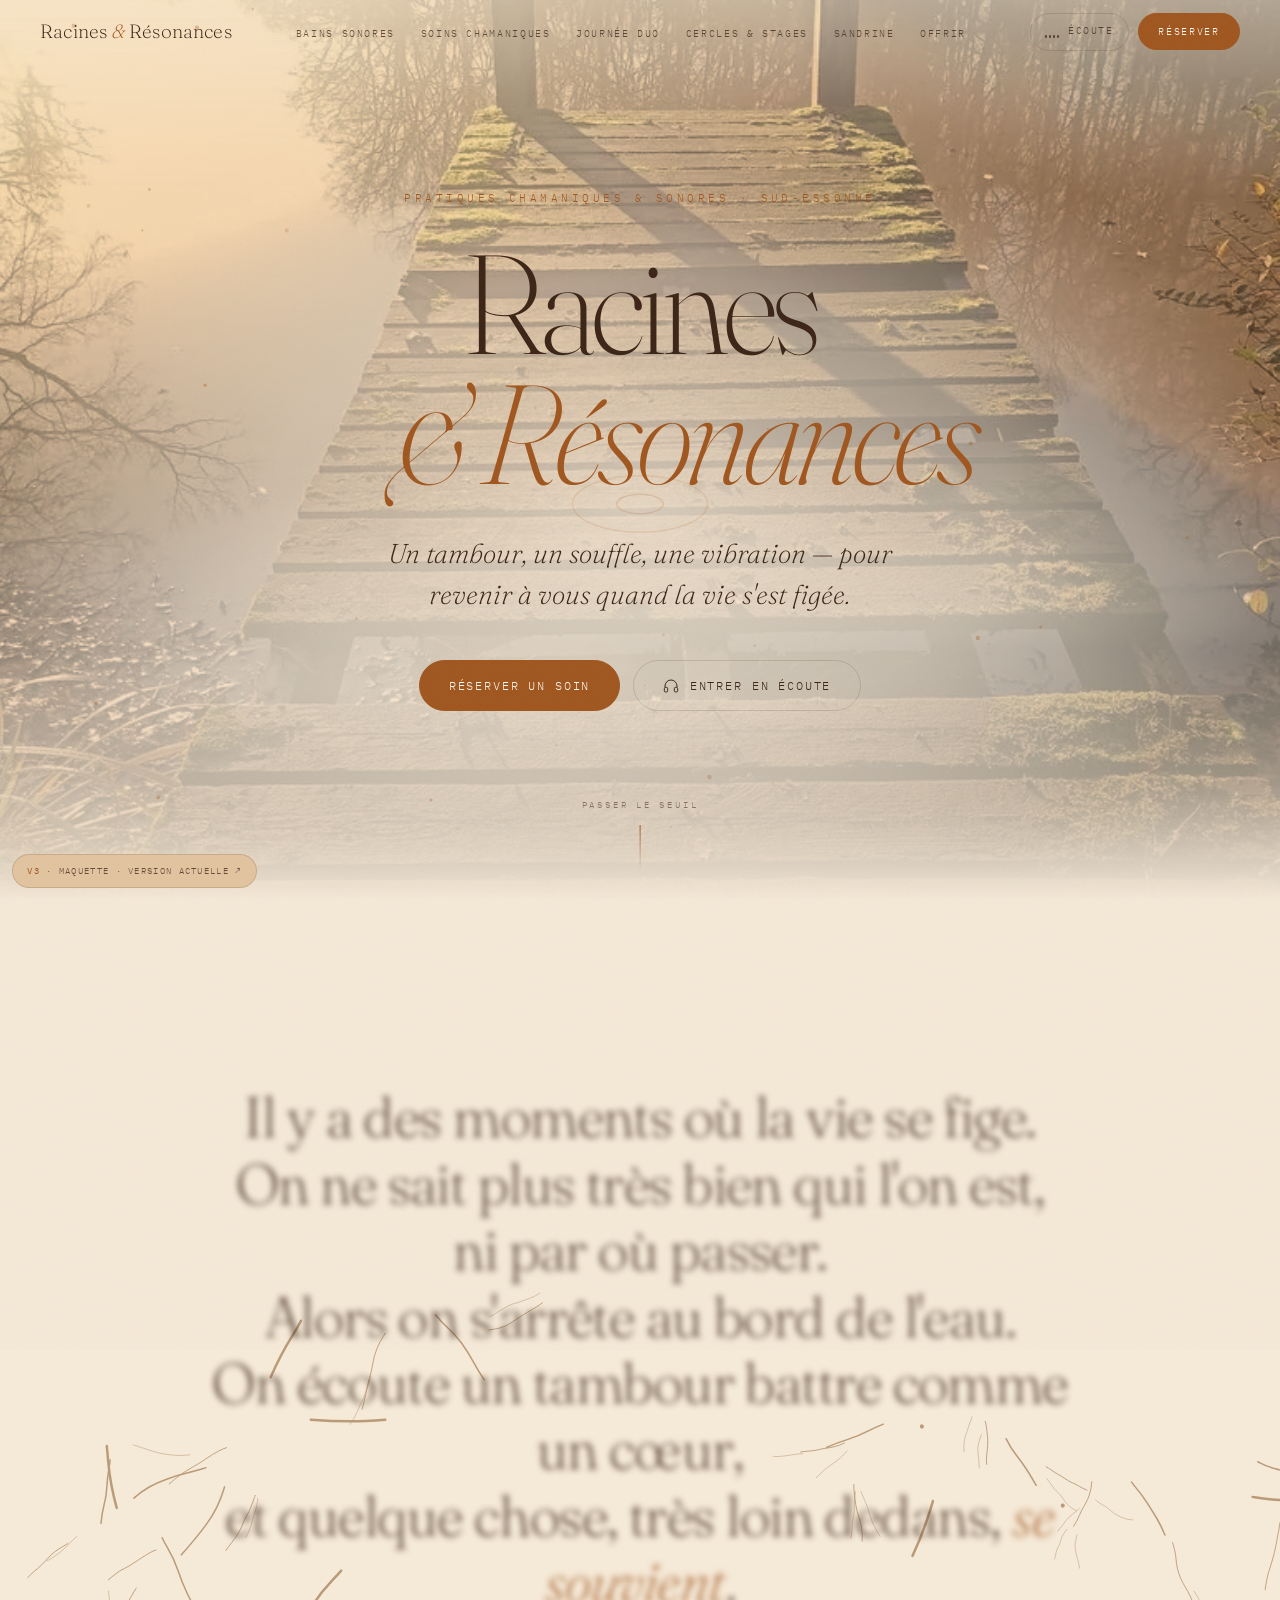
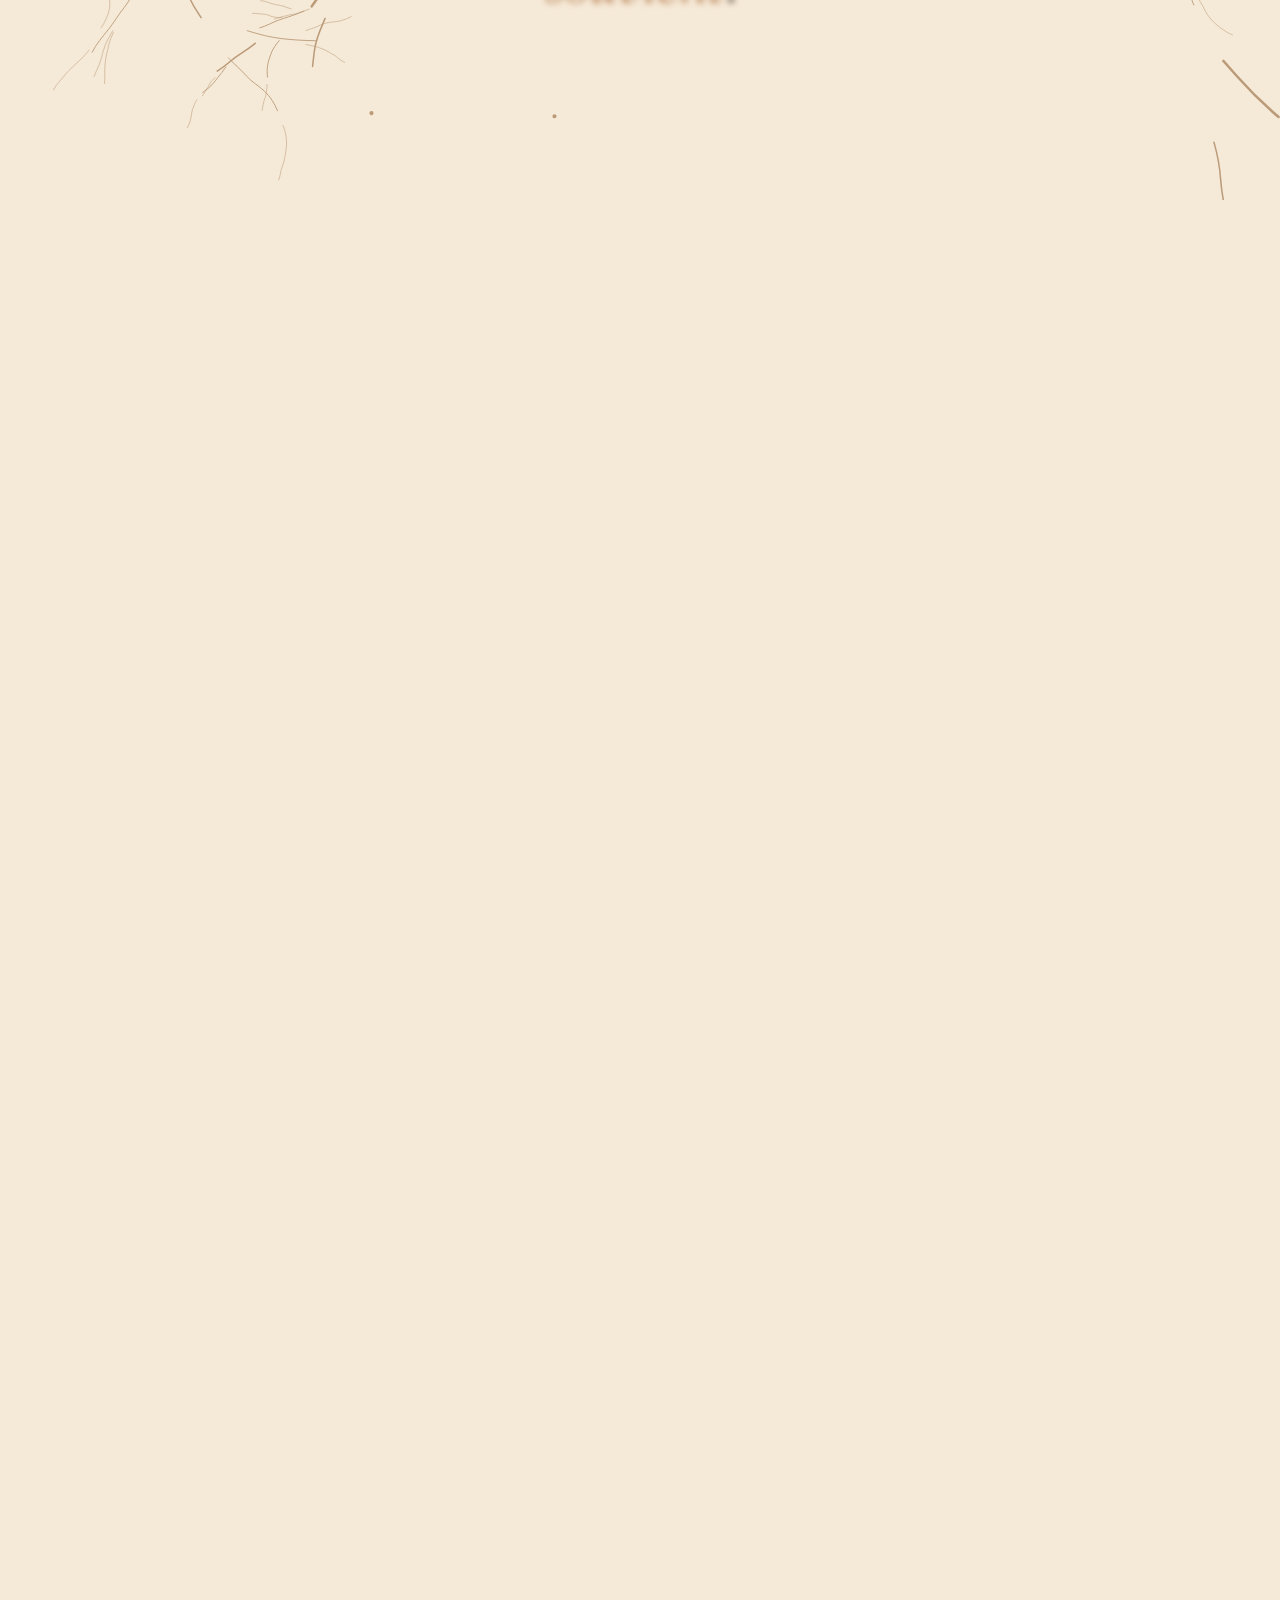
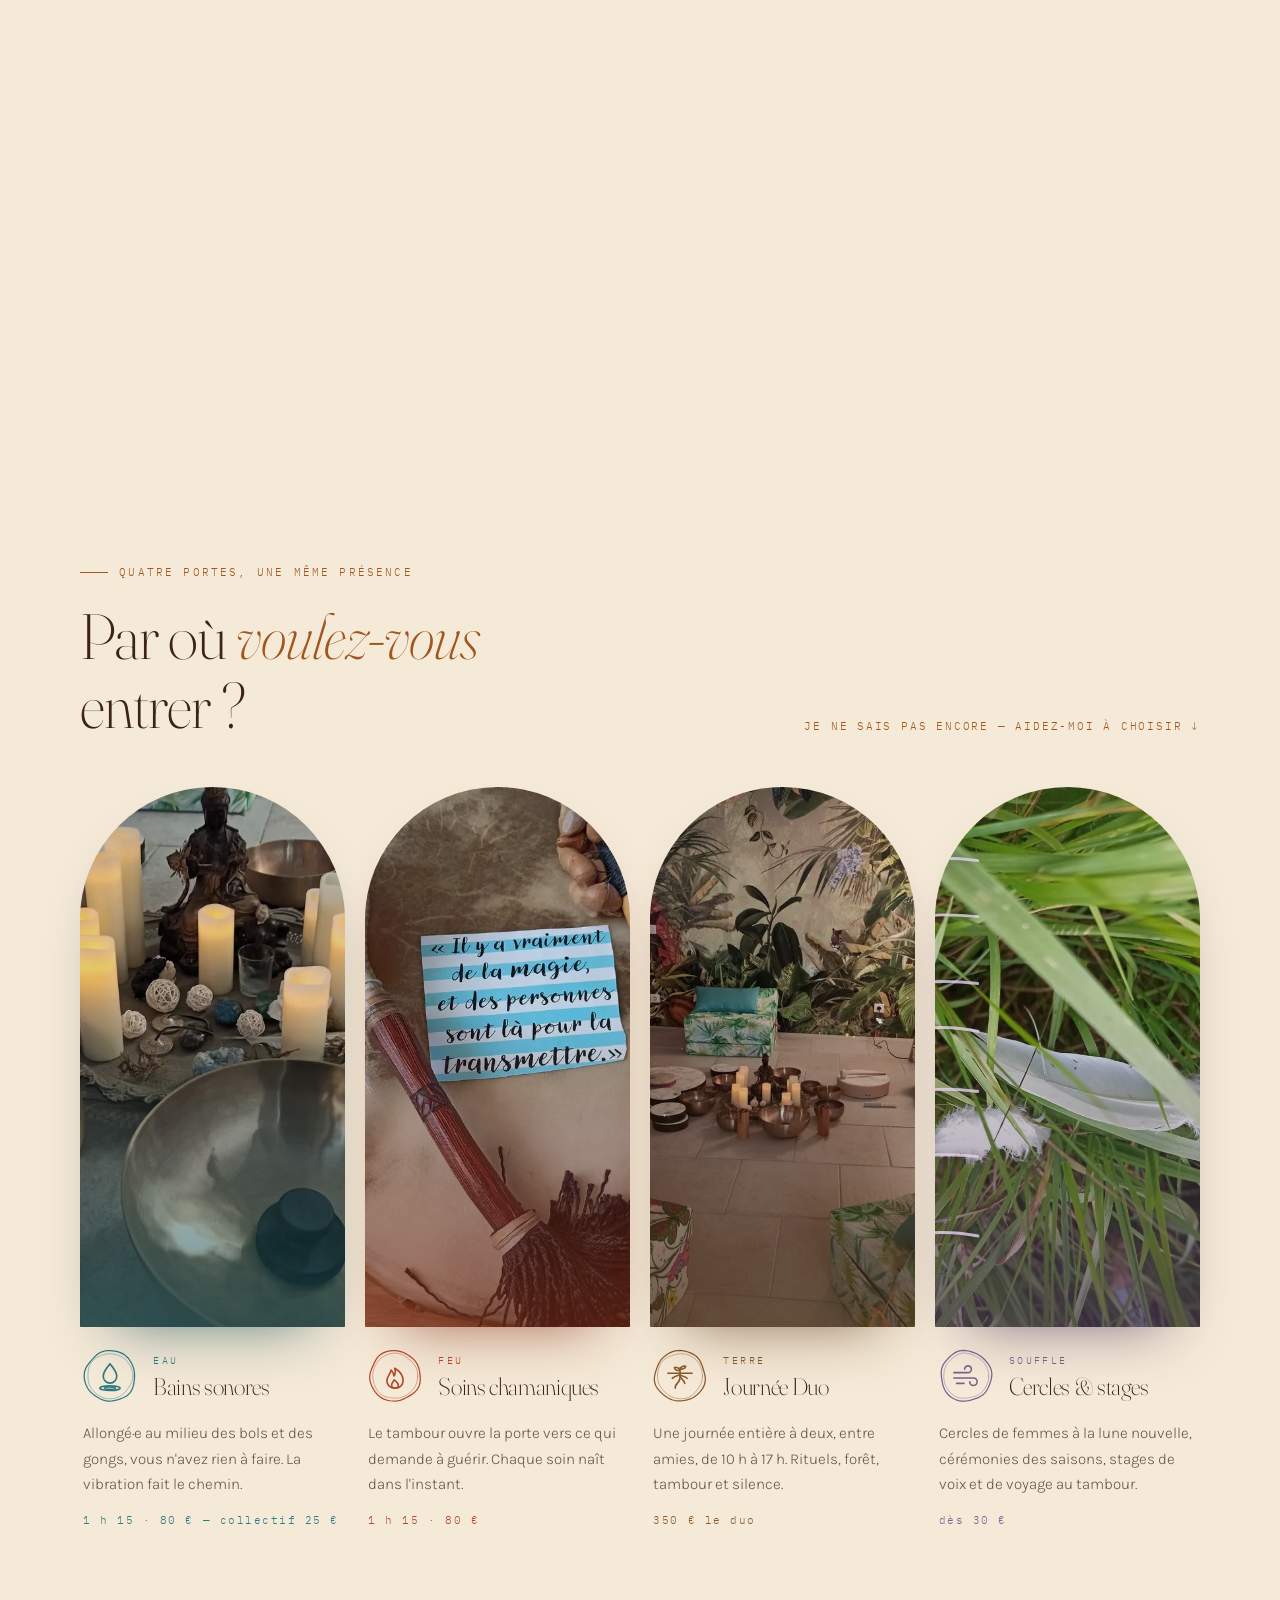
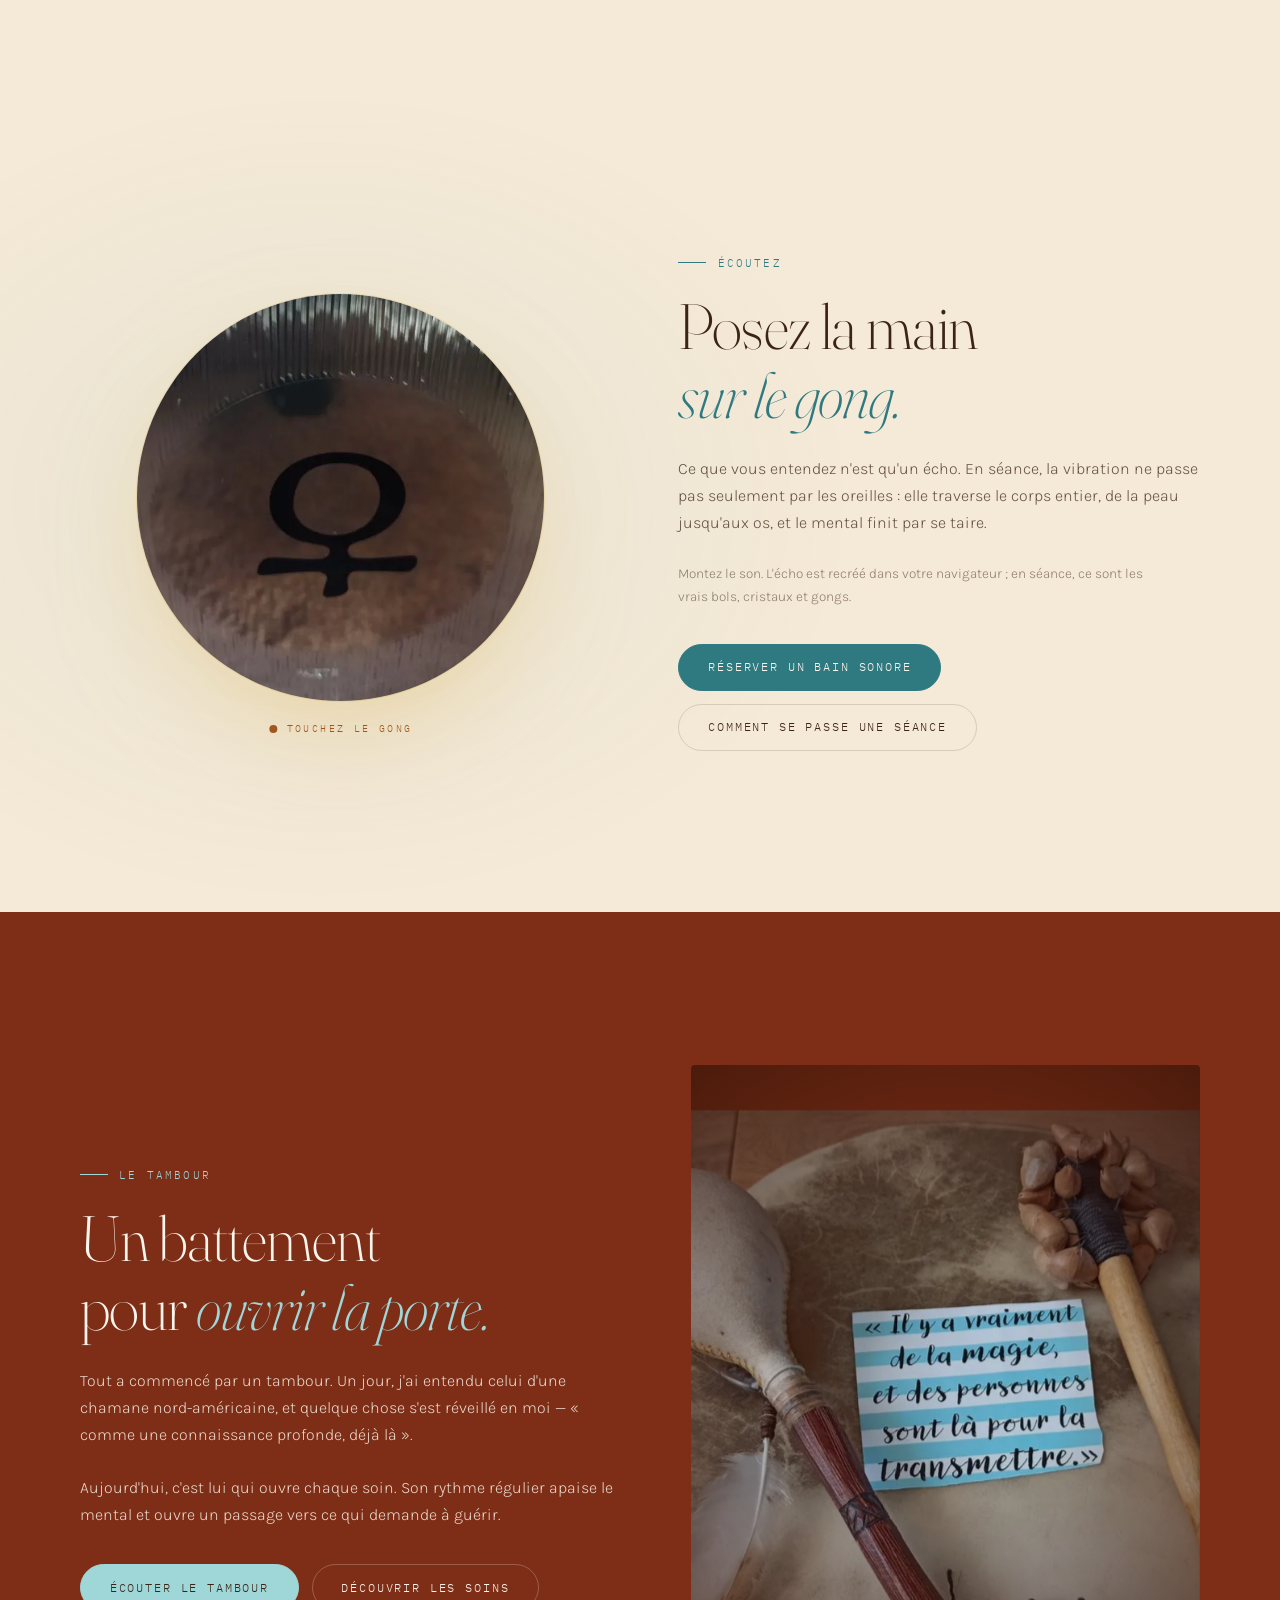
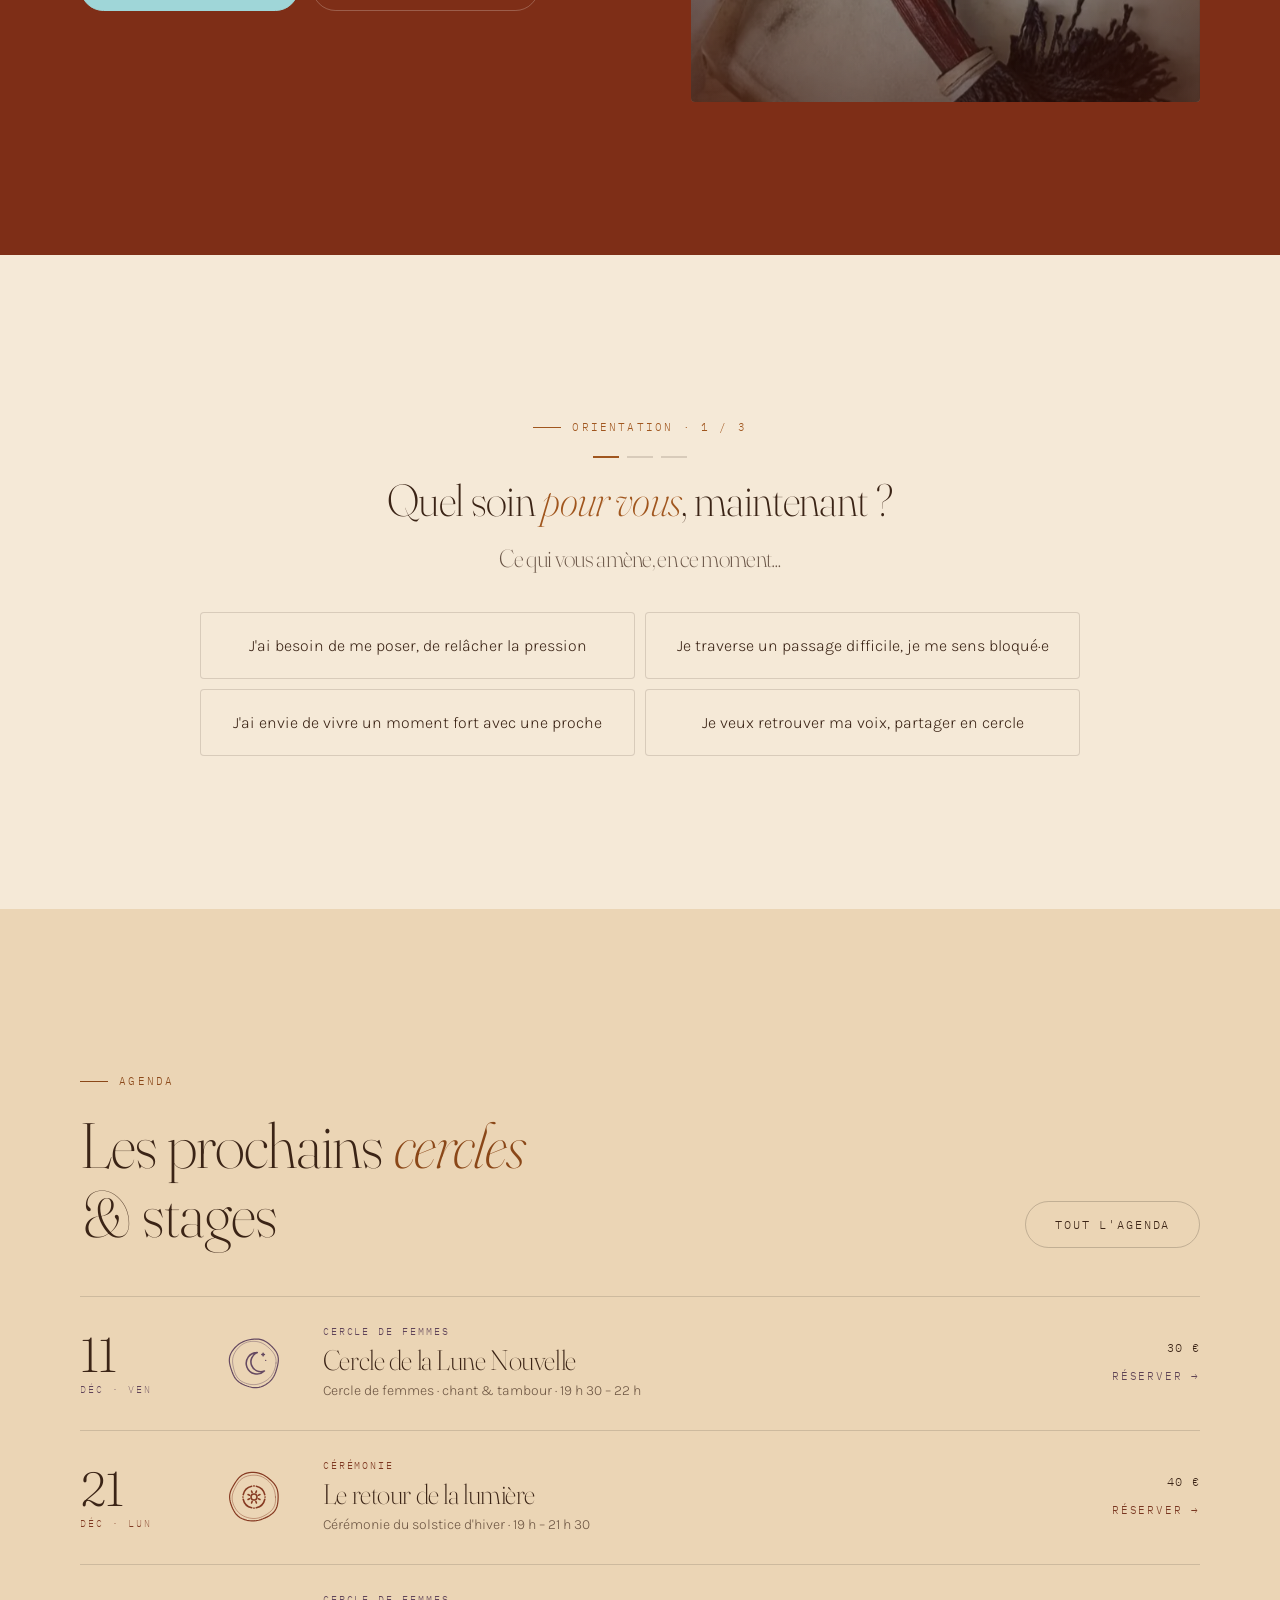
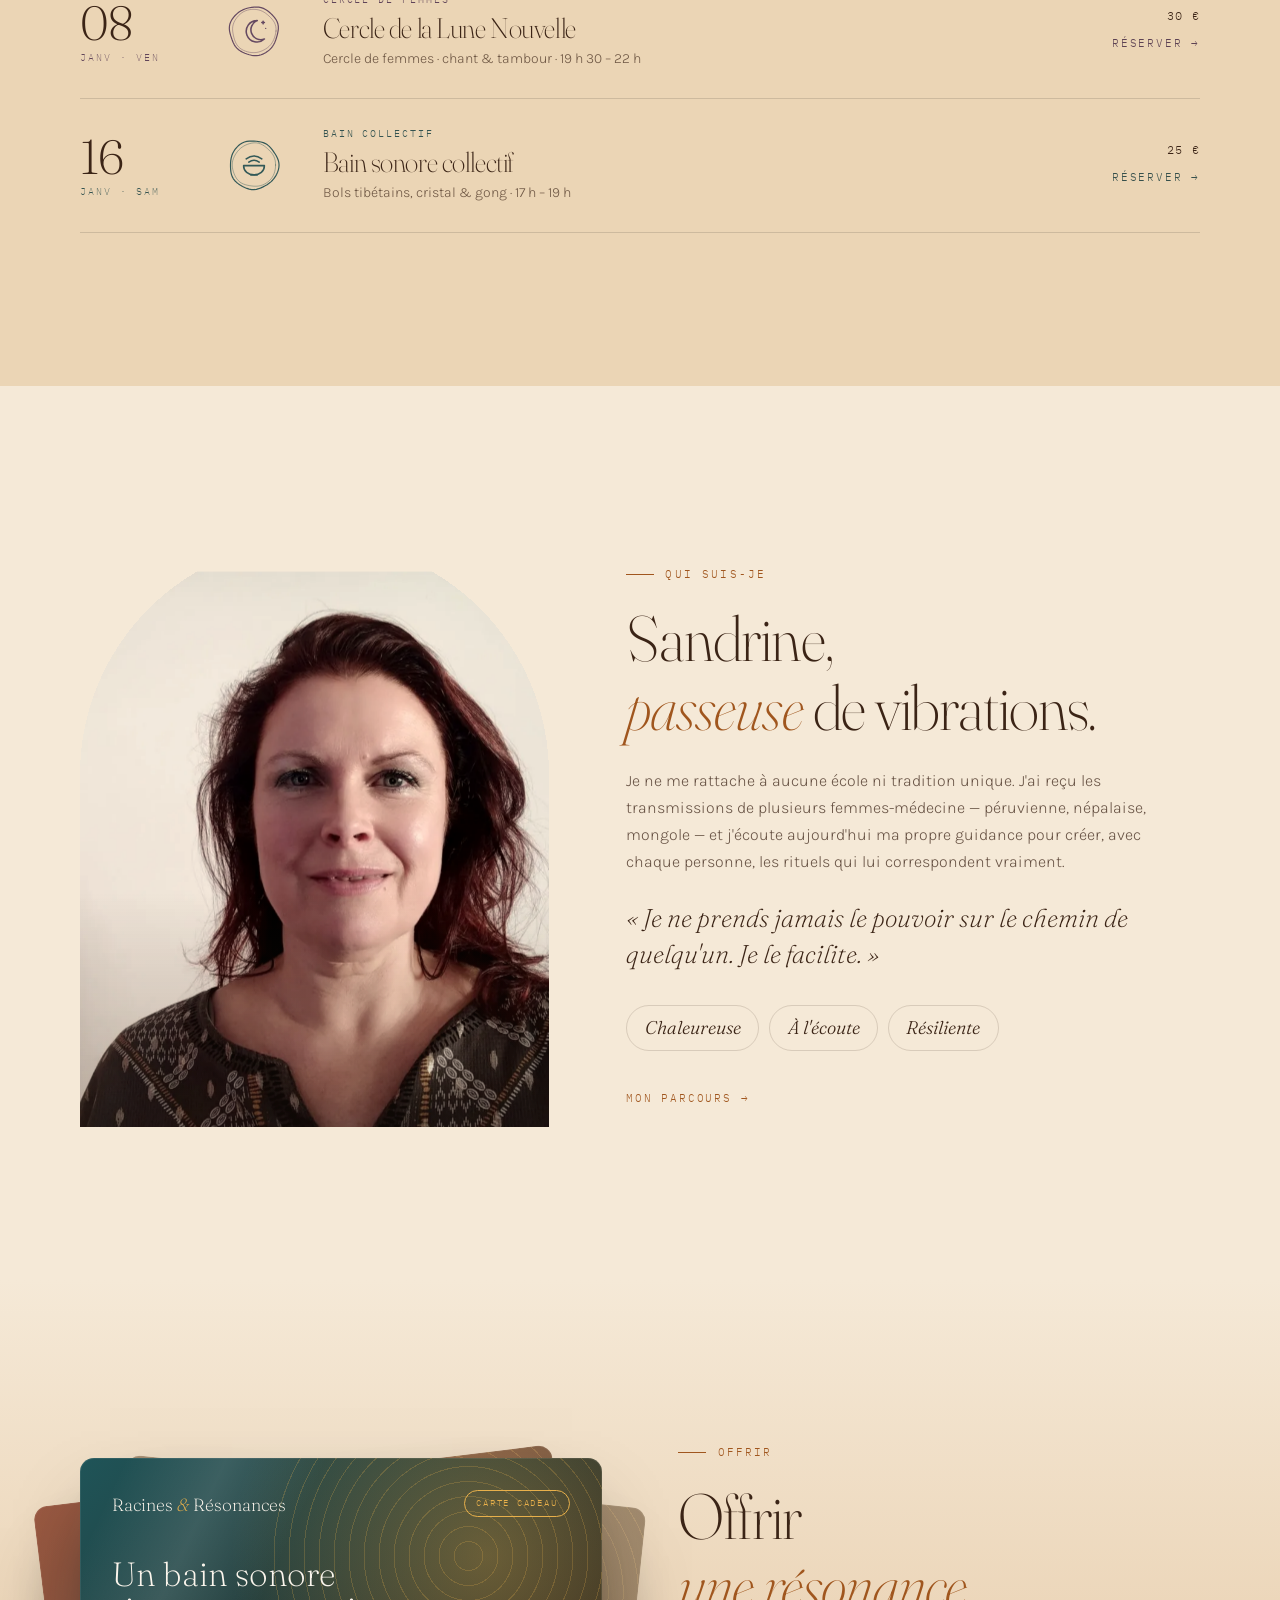
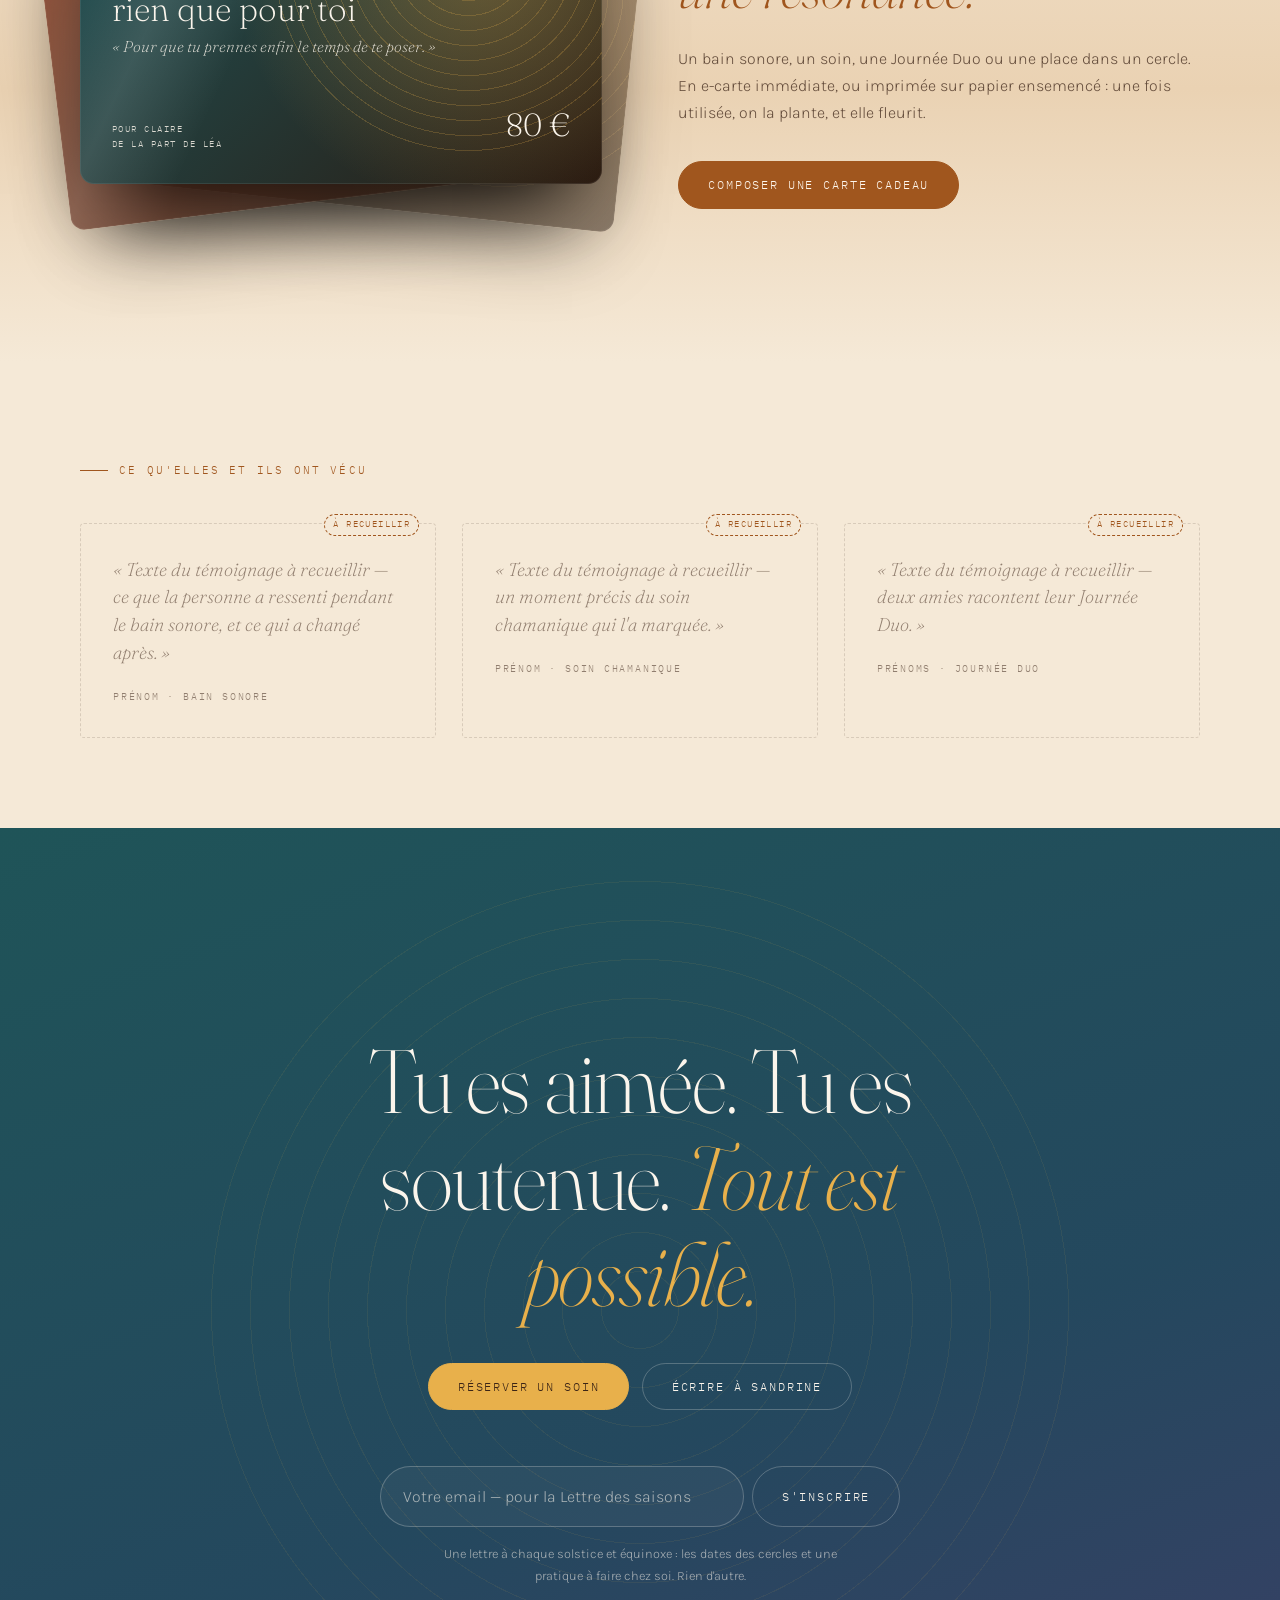
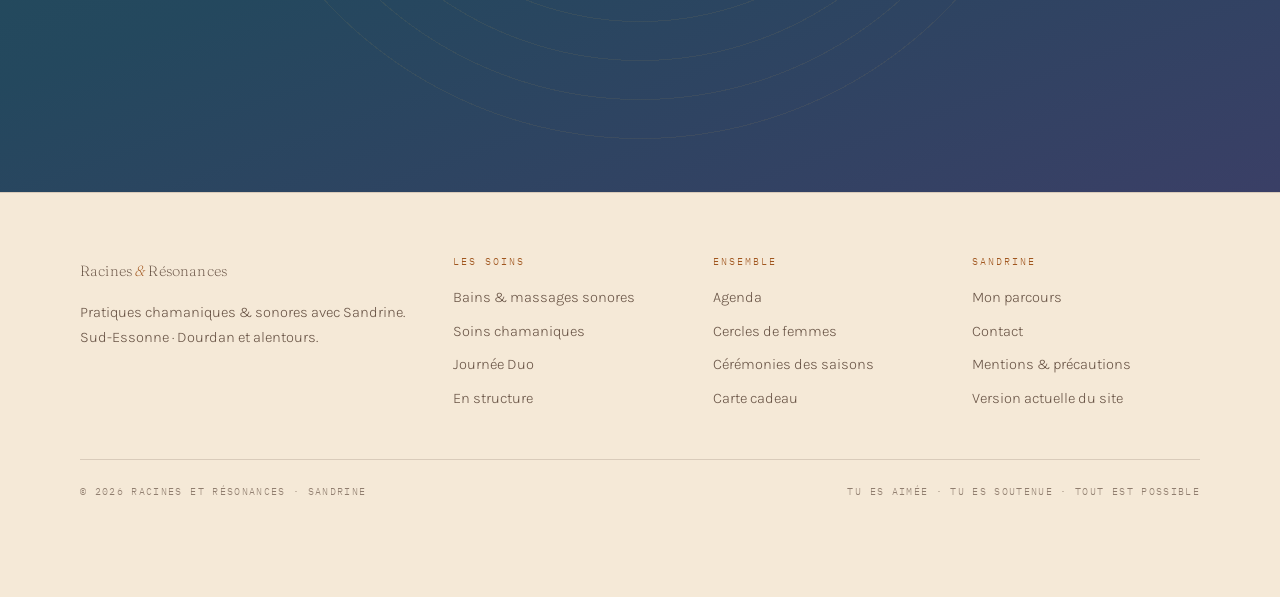
==== commit fde77f6f: "v3 : harmonie des couleurs, portes en arches, animations Terre et Souffle - Fin des superpositions d" ====
--- a/v3/index.html
+++ b/v3/index.html
@@ -152,40 +152,20 @@
       </div>
       <div class="portes rv" data-d="2">
         <a class="porte" data-el="eau" href="#/soins-sonores">
-          <div class="fond" style="background-image:url(media/bols-bougies.webp)"></div>
-          <div class="motif motif-eau"></div>
-          <span class="num">01</span>
-          <svg class="ico porte-ico" aria-hidden="true"><use href="assets/icones.svg#eau"/></svg>
-          <span class="elnom">Eau</span>
-          <h3>Bains sonores</h3>
-          <div class="plus"><p>Allongé·e au milieu des bols et des gongs, vous n'avez rien à faire. La vibration fait le chemin.</p><span class="prix">1 h 15 · 80 € — collectif 25 €</span></div>
+          <div class="arche"><div class="fond" style="background-image:url(media/bols-bougies.webp)"></div><div class="motif motif-eau"></div></div>
+          <div class="porte-texte"><svg class="ico porte-ico" aria-hidden="true"><use href="assets/icones.svg#eau"/></svg><div><span class="elnom">Eau</span><h3>Bains sonores</h3></div><p>Allongé·e au milieu des bols et des gongs, vous n'avez rien à faire. La vibration fait le chemin.</p><span class="prix">1 h 15 · 80 € — collectif 25 €</span></div>
         </a>
         <a class="porte" data-el="feu" href="#/soins-chamaniques">
-          <div class="fond" style="background-image:url(media/tambour-hochet.webp)"></div>
-          <div class="motif motif-feu" data-braises></div>
-          <span class="num">02</span>
-          <svg class="ico porte-ico" aria-hidden="true"><use href="assets/icones.svg#feu"/></svg>
-          <span class="elnom">Feu</span>
-          <h3>Soins chamaniques</h3>
-          <div class="plus"><p>Le tambour ouvre la porte vers ce qui demande à guérir. Chaque soin naît dans l'instant.</p><span class="prix">1 h 15 · 80 €</span></div>
+          <div class="arche"><div class="fond" style="background-image:url(media/tambour-hochet.webp)"></div><div class="motif motif-feu" data-braises></div></div>
+          <div class="porte-texte"><svg class="ico porte-ico" aria-hidden="true"><use href="assets/icones.svg#feu"/></svg><div><span class="elnom">Feu</span><h3>Soins chamaniques</h3></div><p>Le tambour ouvre la porte vers ce qui demande à guérir. Chaque soin naît dans l'instant.</p><span class="prix">1 h 15 · 80 €</span></div>
         </a>
         <a class="porte" data-el="terre" href="#/journee-duo">
-          <div class="fond" style="background-image:url(media/espace-soin.webp)"></div>
-          <div class="motif motif-terre"></div>
-          <span class="num">03</span>
-          <svg class="ico porte-ico" aria-hidden="true"><use href="assets/icones.svg#terre"/></svg>
-          <span class="elnom">Terre</span>
-          <h3>Journée Duo</h3>
-          <div class="plus"><p>Une journée entière à deux, entre amies, de 10 h à 17 h. Rituels, forêt, tambour et silence.</p><span class="prix">350 € le duo</span></div>
+          <div class="arche"><div class="fond" style="background-image:url(media/espace-soin.webp)"></div><div class="motif motif-terre"></div></div>
+          <div class="porte-texte"><svg class="ico porte-ico" aria-hidden="true"><use href="assets/icones.svg#terre"/></svg><div><span class="elnom">Terre</span><h3>Journée Duo</h3></div><p>Une journée entière à deux, entre amies, de 10 h à 17 h. Rituels, forêt, tambour et silence.</p><span class="prix">350 € le duo</span></div>
         </a>
         <a class="porte" data-el="air" href="#/stages">
-          <div class="fond" style="background-image:url(media/plumes-herbe.webp)"></div>
-          <div class="motif motif-air"></div>
-          <span class="num">04</span>
-          <svg class="ico porte-ico" aria-hidden="true"><use href="assets/icones.svg#souffle"/></svg>
-          <span class="elnom">Souffle</span>
-          <h3>Cercles & stages</h3>
-          <div class="plus"><p>Cercles de femmes à la lune nouvelle, cérémonies des saisons, stages de voix et de voyage au tambour.</p><span class="prix">dès 30 €</span></div>
+          <div class="arche"><div class="fond" style="background-image:url(media/plumes-herbe.webp)"></div><div class="motif motif-air"></div></div>
+          <div class="porte-texte"><svg class="ico porte-ico" aria-hidden="true"><use href="assets/icones.svg#souffle"/></svg><div><span class="elnom">Souffle</span><h3>Cercles & stages</h3></div><p>Cercles de femmes à la lune nouvelle, cérémonies des saisons, stages de voix et de voyage au tambour.</p><span class="prix">dès 30 €</span></div>
         </a>
       </div>
     </div>
--- a/v3/assets/style.css
+++ b/v3/assets/style.css
@@ -51,13 +51,13 @@
 
 /* Bandeaux sombres colorés (photos, tambour, phrase finale…) :
    le texte y repasse en clair et les couleurs des éléments s'éclaircissent */
-.porte,.carte,#tambour,.finale,.page-heros,.croise a,.galerie figure,.bande{
+.porte .arche,.carte,#tambour,.finale,.page-heros,.croise a,.galerie figure,.bande{
   --lin:#FBF5EC;--lin-2:rgba(251,245,236,.84);--lin-3:rgba(251,245,236,.6);--trait:rgba(251,245,236,.24);
   --eau:#86C9CC;--feu:#F09A72;--terre:#E7BC88;--air:#CDB6DB;--or:var(--ocre);--sur-bouton:#3B2416;
   color:var(--lin)}
 #tambour{background:var(--feu-n)}
-.finale{background:linear-gradient(160deg,#9E4B24,#C98A2B)}
-.finale h2 em{color:#FFE2A8}
+.finale{background:linear-gradient(160deg,#1F5458 0%,#24485E 60%,#3A3F66 100%)}
+.finale h2 em{color:var(--ocre)}
 .bande{background:var(--bande,var(--feu-n))}
 
 
@@ -228,11 +228,50 @@
 .motif-feu i{position:absolute;bottom:-10px;width:3px;height:3px;border-radius:50%;background:var(--feu);box-shadow:0 0 8px 2px rgba(228,112,58,.6);animation:braise linear infinite;opacity:0}
 @keyframes braise{0%{transform:translate(0,0);opacity:0}10%{opacity:1}100%{transform:translate(var(--dx,20px),-90vh);opacity:0}}
 /* terre : battement lent du sol */
-.motif-terre::before{content:"";position:absolute;inset:auto 0 0 0;height:60%;background:radial-gradient(ellipse at 50% 100%,rgba(203,156,106,.35),transparent 70%);animation:sol 6s ease-in-out infinite}
-@keyframes sol{0%,100%{opacity:.4;transform:scaleY(.9)}50%{opacity:1;transform:scaleY(1.05)}}
-/* souffle : plume qui flotte */
-.motif-air::before{content:"";position:absolute;left:45%;top:20%;width:60px;height:60px;border-radius:50%;background:radial-gradient(circle,rgba(201,191,227,.5),transparent 70%);filter:blur(4px);animation:flotte 9s ease-in-out infinite}
-@keyframes flotte{0%,100%{transform:translate(-40px,0)}50%{transform:translate(40px,60px)}}
+/* terre : des racines poussent, se ramifient, s'effacent, repoussent */
+.motif-terre svg{position:absolute;inset:0;width:100%;height:100%}
+.motif-terre path{fill:none;stroke:var(--el);stroke-linecap:round;stroke-dasharray:1;stroke-dashoffset:1;animation:pousse 10s var(--ease) infinite}
+@keyframes pousse{0%{stroke-dashoffset:1;opacity:.95}42%{stroke-dashoffset:0;opacity:.95}78%{stroke-dashoffset:0;opacity:.95}100%{stroke-dashoffset:0;opacity:0}}
+/* souffle : des rafales traversent, des plumes s'envolent */
+.motif-air svg.vent{position:absolute;inset:0;width:100%;height:100%;overflow:visible}
+.motif-air .rafale{fill:none;stroke:var(--el);stroke-width:2.2;filter:drop-shadow(0 0 3px rgba(40,20,60,.45));stroke-linecap:round;stroke-dasharray:.22 1;stroke-dashoffset:1.22;animation:rafale linear infinite}
+@keyframes rafale{0%{stroke-dashoffset:1.22;opacity:0}12%{opacity:1}88%{opacity:1}100%{stroke-dashoffset:0;opacity:0}}
+.motif-air .plume-vol{position:absolute;left:0;width:42px;height:42px;filter:drop-shadow(0 0 3px rgba(40,20,60,.5));color:var(--el);animation:vol linear infinite;opacity:0}
+.motif-air .plume-vol svg{width:100%;height:100%;fill:none;stroke:currentColor;stroke-width:1.6;stroke-linecap:round;stroke-linejoin:round}
+@keyframes vol{0%{transform:translate(-30%,30px) rotate(-30deg);opacity:0}12%{opacity:.95}50%{transform:translate(calc(var(--w,300px) * .5),-40px) rotate(28deg)}88%{opacity:.95}100%{transform:translate(calc(var(--w,300px) + 40px),10px) rotate(-12deg);opacity:0}}
+
+/* ─── HARMONIE (v3) : accent de la famille opposée sur chaque aplat ─── */
+.page-heros[data-el="eau"],.page-heros[data-el="air"]{--el:var(--ocre)}
+.page-heros[data-el="feu"],.page-heros[data-el="terre"],#tambour{--el:#9FD6D8}
+.bande[data-el],.croise a,.carte[data-el]{--el:var(--ocre)}
+/* formules : cartes plus claires que la section, boutons Sienne,
+   carte vedette dans la couleur complémentaire de la page */
+.clair .formule:not(.vedette){background:#FBF5EC;border-color:rgba(59,36,22,.1)}
+.clair .formule .btn{--b:var(--or);color:#FFF8EF}
+.clair[data-el="feu"] .formule.vedette,.clair[data-el="terre"] .formule.vedette{background:var(--eau-n);border-color:var(--eau-n)}
+.clair[data-el="eau"] .formule.vedette,.clair[data-el="air"] .formule.vedette{background:var(--feu-n);border-color:var(--feu-n)}
+.clair .formule.vedette .btn{--b:var(--ocre);color:var(--encre)}
+
+/* ─── PORTES EN ARCHES (v3) ─────────────────────────────────── */
+.portes{height:auto;gap:clamp(10px,1.6vw,22px);align-items:stretch}
+.porte{padding:0;justify-content:flex-start;overflow:visible;border-radius:0;color:var(--lin);flex:1}
+.porte::before{display:none}
+.porte:hover,.porte:focus-visible{flex:1.55}
+.arche{position:relative;height:min(60vh,540px);border-radius:999px 999px 10px 10px;overflow:hidden;isolation:isolate;
+  box-shadow:0 30px 60px -36px color-mix(in srgb,var(--el-n) 80%,transparent);transition:box-shadow .8s var(--ease)}
+.porte:hover .arche{box-shadow:0 40px 70px -30px var(--el-n)}
+.arche .fond{z-index:0;filter:saturate(.95) brightness(.9);transform:scale(1.06)}
+.porte:hover .arche .fond{filter:saturate(1.05) brightness(.95);transform:scale(1)}
+.arche::after{content:"";position:absolute;inset:0;z-index:1;background:linear-gradient(to top,color-mix(in srgb,var(--el-n) 62%,transparent),transparent 58%)}
+.arche .motif{z-index:2}
+.porte[data-el="eau"] .arche{--el:#9FD6D8}.porte[data-el="feu"] .arche{--el:#F6A37C}
+.porte[data-el="terre"] .arche{--el:#F0C78F}.porte[data-el="air"] .arche{--el:#E2D1EC}
+.porte-texte{display:grid;grid-template-columns:auto 1fr;gap:.2rem 1rem;align-items:center;padding:1.4rem .2rem 0}
+.porte-texte .porte-ico{width:54px;height:54px;margin:0;color:var(--el)}
+.porte-texte .elnom{display:block;margin-bottom:.2rem}
+.porte-texte h3{font-size:clamp(1.3rem,1.9vw,1.9rem);white-space:normal}
+.porte-texte p{grid-column:1/-1;margin:.9rem 0 .6rem;font-size:.95rem;max-width:40ch;color:var(--lin-2)}
+.porte-texte .prix{grid-column:1/-1;color:var(--el);font-family:var(--f-mono);font-size:.68rem;letter-spacing:.14em}
 
 /* ─── ÉCOUTER (gong interactif) ─────────────────────────────── */
 .ecoute{display:grid;grid-template-columns:1fr 1fr;gap:clamp(2rem,6vw,6rem);align-items:center}
@@ -561,7 +600,8 @@
 @media (max-width:860px){
   .ecoute,.tambour-grille,.sandrine,.cadeau-teaser,.deux,.fiche,.config{grid-template-columns:1fr}
   .portes{flex-direction:column;height:auto}
-  .porte{min-height:300px;flex:none!important}
+  .porte{min-height:0;flex:none!important}
+  .arche{height:280px;border-radius:999px 999px 10px 10px}
   .porte .plus{max-height:none;opacity:1}
   .porte .num{display:none}
   .temoins{grid-template-columns:1fr}
